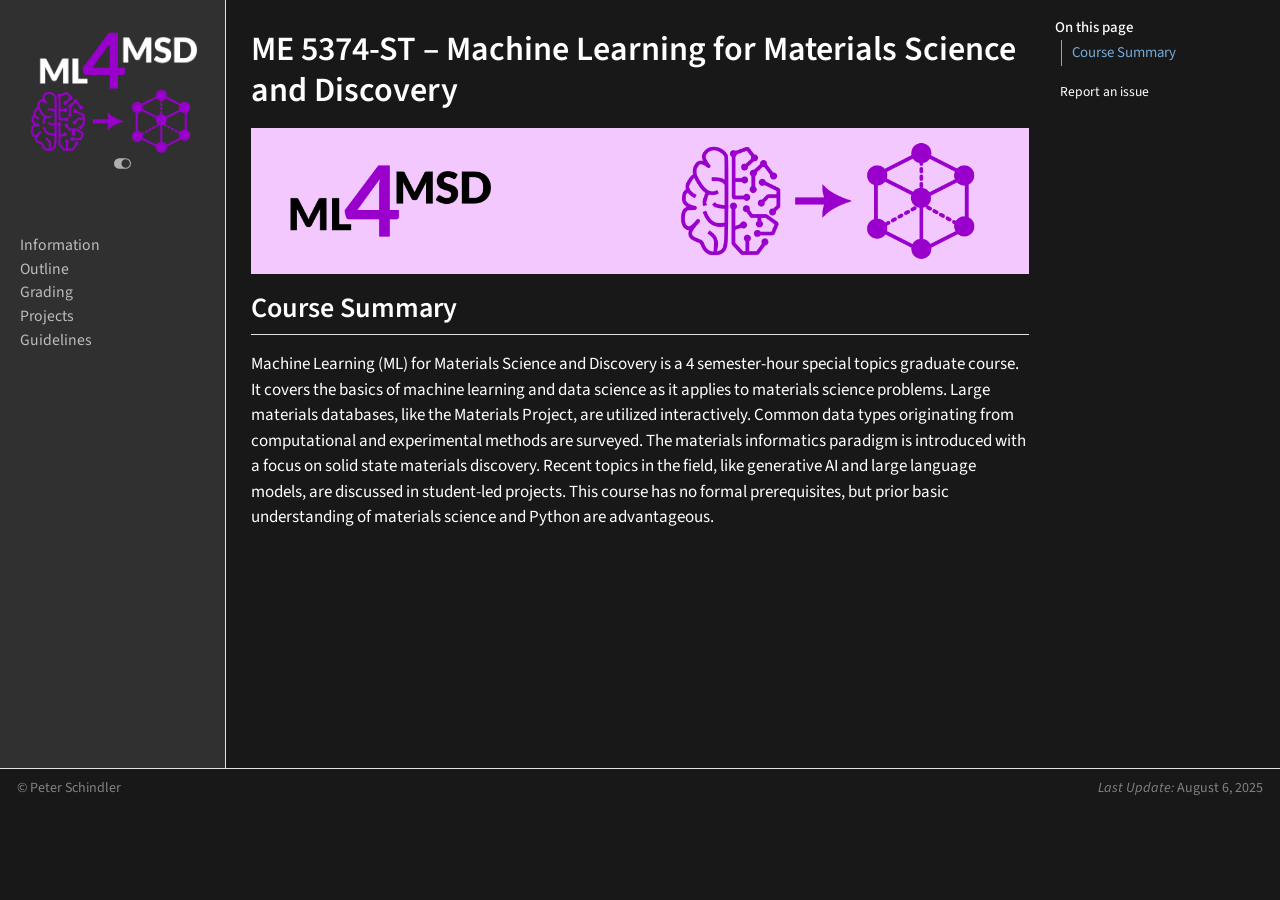
==== index.html @ 97d56fe2 "Built site for gh-pages" ====
<!DOCTYPE html>
<html xmlns="http://www.w3.org/1999/xhtml" lang="en" xml:lang="en"><head>

<meta charset="utf-8">
<meta name="generator" content="quarto-1.7.32">

<meta name="viewport" content="width=device-width, initial-scale=1.0, user-scalable=yes">

<meta name="dcterms.date" content="2025-08-06">

<title>ME 5374-ST – Machine Learning for Materials Science and Discovery – ML4MSD -- Machine Learning for Materials Science and Discovery</title>
<style>
code{white-space: pre-wrap;}
span.smallcaps{font-variant: small-caps;}
div.columns{display: flex; gap: min(4vw, 1.5em);}
div.column{flex: auto; overflow-x: auto;}
div.hanging-indent{margin-left: 1.5em; text-indent: -1.5em;}
ul.task-list{list-style: none;}
ul.task-list li input[type="checkbox"] {
  width: 0.8em;
  margin: 0 0.8em 0.2em -1em; /* quarto-specific, see https://github.com/quarto-dev/quarto-cli/issues/4556 */ 
  vertical-align: middle;
}
</style>


<script src="site_libs/quarto-nav/quarto-nav.js"></script>
<script src="site_libs/clipboard/clipboard.min.js"></script>
<script src="site_libs/quarto-search/autocomplete.umd.js"></script>
<script src="site_libs/quarto-search/fuse.min.js"></script>
<script src="site_libs/quarto-search/quarto-search.js"></script>
<meta name="quarto:offset" content="./">
<link href="./images/favicon.ico" rel="icon">
<script src="site_libs/quarto-html/quarto.js" type="module"></script>
<script src="site_libs/quarto-html/tabsets/tabsets.js" type="module"></script>
<script src="site_libs/quarto-html/popper.min.js"></script>
<script src="site_libs/quarto-html/tippy.umd.min.js"></script>
<script src="site_libs/quarto-html/anchor.min.js"></script>
<link href="site_libs/quarto-html/tippy.css" rel="stylesheet">
<link href="site_libs/quarto-html/quarto-syntax-highlighting-37eea08aefeeee20ff55810ff984fec1.css" rel="stylesheet" class="quarto-color-scheme" id="quarto-text-highlighting-styles">
<link href="site_libs/quarto-html/quarto-syntax-highlighting-dark-2fef5ea3f8957b3e4ecc936fc74692ca.css" rel="stylesheet" class="quarto-color-scheme quarto-color-alternate" id="quarto-text-highlighting-styles">
<script src="site_libs/bootstrap/bootstrap.min.js"></script>
<link href="site_libs/bootstrap/bootstrap-icons.css" rel="stylesheet">
<link href="site_libs/bootstrap/bootstrap-eb3ffea6938c11f02a2272db7f2b3cd6.min.css" rel="stylesheet" append-hash="true" class="quarto-color-scheme" id="quarto-bootstrap" data-mode="light">
<link href="site_libs/bootstrap/bootstrap-dark-5b77044b0eb18db3dd5d031f3c45cf95.min.css" rel="stylesheet" append-hash="true" class="quarto-color-scheme quarto-color-alternate" id="quarto-bootstrap" data-mode="dark">
<script id="quarto-search-options" type="application/json">{
  "location": "sidebar",
  "copy-button": false,
  "collapse-after": 3,
  "panel-placement": "start",
  "type": "textbox",
  "limit": 50,
  "keyboard-shortcut": [
    "f",
    "/",
    "s"
  ],
  "show-item-context": false,
  "language": {
    "search-no-results-text": "No results",
    "search-matching-documents-text": "matching documents",
    "search-copy-link-title": "Copy link to search",
    "search-hide-matches-text": "Hide additional matches",
    "search-more-match-text": "more match in this document",
    "search-more-matches-text": "more matches in this document",
    "search-clear-button-title": "Clear",
    "search-text-placeholder": "",
    "search-detached-cancel-button-title": "Cancel",
    "search-submit-button-title": "Submit",
    "search-label": "Search"
  }
}</script>
<script async="" src="https://www.googletagmanager.com/gtag/js?id=G-C2P3YYMPET"></script>

<script type="text/javascript">

window.dataLayer = window.dataLayer || [];
function gtag(){dataLayer.push(arguments);}
gtag('js', new Date());
gtag('config', 'G-C2P3YYMPET', { 'anonymize_ip': true});
</script>


</head>

<body class="nav-sidebar docked quarto-dark"><script id="quarto-html-before-body" type="application/javascript">
    const toggleBodyColorMode = (bsSheetEl) => {
      const mode = bsSheetEl.getAttribute("data-mode");
      const bodyEl = window.document.querySelector("body");
      if (mode === "dark") {
        bodyEl.classList.add("quarto-dark");
        bodyEl.classList.remove("quarto-light");
      } else {
        bodyEl.classList.add("quarto-light");
        bodyEl.classList.remove("quarto-dark");
      }
    }
    const toggleBodyColorPrimary = () => {
      const bsSheetEl = window.document.querySelector("link#quarto-bootstrap:not([rel=disabled-stylesheet])");
      if (bsSheetEl) {
        toggleBodyColorMode(bsSheetEl);
      }
    }
    const setColorSchemeToggle = (alternate) => {
      const toggles = window.document.querySelectorAll('.quarto-color-scheme-toggle');
      for (let i=0; i < toggles.length; i++) {
        const toggle = toggles[i];
        if (toggle) {
          if (alternate) {
            toggle.classList.add("alternate");
          } else {
            toggle.classList.remove("alternate");
          }
        }
      }
    };
    const toggleColorMode = (alternate) => {
      // Switch the stylesheets
      const primaryStylesheets = window.document.querySelectorAll('link.quarto-color-scheme:not(.quarto-color-alternate)');
      const alternateStylesheets = window.document.querySelectorAll('link.quarto-color-scheme.quarto-color-alternate');
      manageTransitions('#quarto-margin-sidebar .nav-link', false);
      if (alternate) {
        // note: dark is layered on light, we don't disable primary!
        enableStylesheet(alternateStylesheets);
        for (const sheetNode of alternateStylesheets) {
          if (sheetNode.id === "quarto-bootstrap") {
            toggleBodyColorMode(sheetNode);
          }
        }
      } else {
        disableStylesheet(alternateStylesheets);
        enableStylesheet(primaryStylesheets)
        toggleBodyColorPrimary();
      }
      manageTransitions('#quarto-margin-sidebar .nav-link', true);
      // Switch the toggles
      setColorSchemeToggle(alternate)
      // Hack to workaround the fact that safari doesn't
      // properly recolor the scrollbar when toggling (#1455)
      if (navigator.userAgent.indexOf('Safari') > 0 && navigator.userAgent.indexOf('Chrome') == -1) {
        manageTransitions("body", false);
        window.scrollTo(0, 1);
        setTimeout(() => {
          window.scrollTo(0, 0);
          manageTransitions("body", true);
        }, 40);
      }
    }
    const disableStylesheet = (stylesheets) => {
      for (let i=0; i < stylesheets.length; i++) {
        const stylesheet = stylesheets[i];
        stylesheet.rel = 'disabled-stylesheet';
      }
    }
    const enableStylesheet = (stylesheets) => {
      for (let i=0; i < stylesheets.length; i++) {
        const stylesheet = stylesheets[i];
        if(stylesheet.rel !== 'stylesheet') { // for Chrome, which will still FOUC without this check
          stylesheet.rel = 'stylesheet';
        }
      }
    }
    const manageTransitions = (selector, allowTransitions) => {
      const els = window.document.querySelectorAll(selector);
      for (let i=0; i < els.length; i++) {
        const el = els[i];
        if (allowTransitions) {
          el.classList.remove('notransition');
        } else {
          el.classList.add('notransition');
        }
      }
    }
    const isFileUrl = () => {
      return window.location.protocol === 'file:';
    }
    const hasAlternateSentinel = () => {
      let styleSentinel = getColorSchemeSentinel();
      if (styleSentinel !== null) {
        return styleSentinel === "alternate";
      } else {
        return false;
      }
    }
    const setStyleSentinel = (alternate) => {
      const value = alternate ? "alternate" : "default";
      if (!isFileUrl()) {
        window.localStorage.setItem("quarto-color-scheme", value);
      } else {
        localAlternateSentinel = value;
      }
    }
    const getColorSchemeSentinel = () => {
      if (!isFileUrl()) {
        const storageValue = window.localStorage.getItem("quarto-color-scheme");
        return storageValue != null ? storageValue : localAlternateSentinel;
      } else {
        return localAlternateSentinel;
      }
    }
    const toggleGiscusIfUsed = (isAlternate, darkModeDefault) => {
      const baseTheme = document.querySelector('#giscus-base-theme')?.value ?? 'light';
      const alternateTheme = document.querySelector('#giscus-alt-theme')?.value ?? 'dark';
      let newTheme = '';
      if(authorPrefersDark) {
        newTheme = isAlternate ? baseTheme : alternateTheme;
      } else {
        newTheme = isAlternate ? alternateTheme : baseTheme;
      }
      const changeGiscusTheme = () => {
        // From: https://github.com/giscus/giscus/issues/336
        const sendMessage = (message) => {
          const iframe = document.querySelector('iframe.giscus-frame');
          if (!iframe) return;
          iframe.contentWindow.postMessage({ giscus: message }, 'https://giscus.app');
        }
        sendMessage({
          setConfig: {
            theme: newTheme
          }
        });
      }
      const isGiscussLoaded = window.document.querySelector('iframe.giscus-frame') !== null;
      if (isGiscussLoaded) {
        changeGiscusTheme();
      }
    };
    const authorPrefersDark = true;
    const darkModeDefault = authorPrefersDark;
    let localAlternateSentinel = darkModeDefault ? 'alternate' : 'default';
    // Dark / light mode switch
    window.quartoToggleColorScheme = () => {
      // Read the current dark / light value
      let toAlternate = !hasAlternateSentinel();
      toggleColorMode(toAlternate);
      setStyleSentinel(toAlternate);
      toggleGiscusIfUsed(toAlternate, darkModeDefault);
      window.dispatchEvent(new Event('resize'));
    };
    // Switch to dark mode if need be
    if (hasAlternateSentinel()) {
      toggleColorMode(true);
    } else {
      toggleColorMode(false);
    }
  </script>

<div id="quarto-search-results"></div>
  <header id="quarto-header" class="headroom fixed-top">
  <nav class="quarto-secondary-nav">
    <div class="container-fluid d-flex">
      <button type="button" class="quarto-btn-toggle btn" data-bs-toggle="collapse" role="button" data-bs-target=".quarto-sidebar-collapse-item" aria-controls="quarto-sidebar" aria-expanded="false" aria-label="Toggle sidebar navigation" onclick="if (window.quartoToggleHeadroom) { window.quartoToggleHeadroom(); }">
        <i class="bi bi-layout-text-sidebar-reverse"></i>
      </button>
        <nav class="quarto-page-breadcrumbs" aria-label="breadcrumb"><ol class="breadcrumb"><li class="breadcrumb-item">ME 5374-ST – Machine Learning for Materials Science and Discovery</li></ol></nav>
        <a class="flex-grow-1" role="navigation" data-bs-toggle="collapse" data-bs-target=".quarto-sidebar-collapse-item" aria-controls="quarto-sidebar" aria-expanded="false" aria-label="Toggle sidebar navigation" onclick="if (window.quartoToggleHeadroom) { window.quartoToggleHeadroom(); }">      
        </a>
      <button type="button" class="btn quarto-search-button" aria-label="Search" onclick="window.quartoOpenSearch();">
        <i class="bi bi-search"></i>
      </button>
    </div>
  </nav>
</header>
<!-- content -->
<div id="quarto-content" class="quarto-container page-columns page-rows-contents page-layout-full">
<!-- sidebar -->
  <nav id="quarto-sidebar" class="sidebar collapse collapse-horizontal quarto-sidebar-collapse-item sidebar-navigation docked overflow-auto">
    <div class="pt-lg-2 mt-2 text-center sidebar-header">
      <a href="./index.html" class="sidebar-logo-link">
      <img src="./images/ML4MSD_logo.png" alt="" class="sidebar-logo py-0 d-lg-inline d-none">
      </a>
      <div class="sidebar-tools-main tools-wide">
    <a href="https://www.d2r2group.com" title="d2r2group.com" class="quarto-navigation-tool px-1" aria-label="d2r2group.com"><i class="bi bi-globe"></i></a>
    <a href="https://github.com/d2r2group/ML4MSD" title="GitHub Repository" class="quarto-navigation-tool px-1" aria-label="GitHub Repository"><i class="bi bi-github"></i></a>
  <a href="" class="quarto-color-scheme-toggle quarto-navigation-tool  px-1" onclick="window.quartoToggleColorScheme(); return false;" title="Toggle dark mode"><i class="bi"></i></a>
</div>
      </div>
        <div class="mt-2 flex-shrink-0 align-items-center">
        <div class="sidebar-search">
        <div id="quarto-search" class="" title="Search"></div>
        </div>
        </div>
    <div class="sidebar-menu-container"> 
    <ul class="list-unstyled mt-1">
        <li class="sidebar-item">
  <div class="sidebar-item-container"> 
  <a href="./content/info.html" class="sidebar-item-text sidebar-link">
 <span class="menu-text">Information</span></a>
  </div>
</li>
        <li class="sidebar-item">
  <div class="sidebar-item-container"> 
  <a href="./content/syllabus.html" class="sidebar-item-text sidebar-link">
 <span class="menu-text">Outline</span></a>
  </div>
</li>
        <li class="sidebar-item">
  <div class="sidebar-item-container"> 
  <a href="./content/grading.html" class="sidebar-item-text sidebar-link">
 <span class="menu-text">Grading</span></a>
  </div>
</li>
        <li class="sidebar-item">
  <div class="sidebar-item-container"> 
  <a href="./content/final_project.html" class="sidebar-item-text sidebar-link">
 <span class="menu-text">Projects</span></a>
  </div>
</li>
        <li class="sidebar-item">
  <div class="sidebar-item-container"> 
  <a href="./content/other.html" class="sidebar-item-text sidebar-link">
 <span class="menu-text">Guidelines</span></a>
  </div>
</li>
    </ul>
    </div>
</nav>
<div id="quarto-sidebar-glass" class="quarto-sidebar-collapse-item" data-bs-toggle="collapse" data-bs-target=".quarto-sidebar-collapse-item"></div>
<!-- margin-sidebar -->
    <div id="quarto-margin-sidebar" class="sidebar margin-sidebar">
        <nav id="TOC" role="doc-toc" class="toc-active">
    <h2 id="toc-title">On this page</h2>
   
  <ul>
  <li><a href="#course-summary" id="toc-course-summary" class="nav-link active" data-scroll-target="#course-summary">Course Summary</a></li>
  </ul>
<div class="toc-actions"><ul><li><a href="https://github.com/d2r2group/ML4MSD/issues/new" class="toc-action"><i class="bi bi-github"></i>Report an issue</a></li></ul></div></nav>
    </div>
<!-- main -->
<main class="content column-body" id="quarto-document-content"><header id="title-block-header" class="quarto-title-block"><h1 class="title display-7">ME 5374-ST – Machine Learning for Materials Science and Discovery</h1></header>


<header id="title-block-header">


</header>


<p><img src="images/banner.png" class="img-fluid"></p>
<section id="course-summary" class="level2">
<h2 class="anchored" data-anchor-id="course-summary">Course Summary</h2>
<p>Machine Learning (ML) for Materials Science and Discovery is a 4 semester-hour special topics graduate course. It covers the basics of machine learning and data science as it applies to materials science problems. Large materials databases, like the Materials Project, are utilized interactively. Common data types originating from computational and experimental methods are surveyed. The materials informatics paradigm is introduced with a focus on solid state materials discovery. Recent topics in the field, like generative AI and large language models, are discussed in student-led projects. This course has no formal prerequisites, but prior basic understanding of materials science and Python are advantageous.</p>


</section>

</main> <!-- /main -->
<script id="quarto-html-after-body" type="application/javascript">
  window.document.addEventListener("DOMContentLoaded", function (event) {
    // Ensure there is a toggle, if there isn't float one in the top right
    if (window.document.querySelector('.quarto-color-scheme-toggle') === null) {
      const a = window.document.createElement('a');
      a.classList.add('top-right');
      a.classList.add('quarto-color-scheme-toggle');
      a.href = "";
      a.onclick = function() { try { window.quartoToggleColorScheme(); } catch {} return false; };
      const i = window.document.createElement("i");
      i.classList.add('bi');
      a.appendChild(i);
      window.document.body.appendChild(a);
    }
    setColorSchemeToggle(hasAlternateSentinel())
    const icon = "";
    const anchorJS = new window.AnchorJS();
    anchorJS.options = {
      placement: 'right',
      icon: icon
    };
    anchorJS.add('.anchored');
    const isCodeAnnotation = (el) => {
      for (const clz of el.classList) {
        if (clz.startsWith('code-annotation-')) {                     
          return true;
        }
      }
      return false;
    }
    const onCopySuccess = function(e) {
      // button target
      const button = e.trigger;
      // don't keep focus
      button.blur();
      // flash "checked"
      button.classList.add('code-copy-button-checked');
      var currentTitle = button.getAttribute("title");
      button.setAttribute("title", "Copied!");
      let tooltip;
      if (window.bootstrap) {
        button.setAttribute("data-bs-toggle", "tooltip");
        button.setAttribute("data-bs-placement", "left");
        button.setAttribute("data-bs-title", "Copied!");
        tooltip = new bootstrap.Tooltip(button, 
          { trigger: "manual", 
            customClass: "code-copy-button-tooltip",
            offset: [0, -8]});
        tooltip.show();    
      }
      setTimeout(function() {
        if (tooltip) {
          tooltip.hide();
          button.removeAttribute("data-bs-title");
          button.removeAttribute("data-bs-toggle");
          button.removeAttribute("data-bs-placement");
        }
        button.setAttribute("title", currentTitle);
        button.classList.remove('code-copy-button-checked');
      }, 1000);
      // clear code selection
      e.clearSelection();
    }
    const getTextToCopy = function(trigger) {
        const codeEl = trigger.previousElementSibling.cloneNode(true);
        for (const childEl of codeEl.children) {
          if (isCodeAnnotation(childEl)) {
            childEl.remove();
          }
        }
        return codeEl.innerText;
    }
    const clipboard = new window.ClipboardJS('.code-copy-button:not([data-in-quarto-modal])', {
      text: getTextToCopy
    });
    clipboard.on('success', onCopySuccess);
    if (window.document.getElementById('quarto-embedded-source-code-modal')) {
      const clipboardModal = new window.ClipboardJS('.code-copy-button[data-in-quarto-modal]', {
        text: getTextToCopy,
        container: window.document.getElementById('quarto-embedded-source-code-modal')
      });
      clipboardModal.on('success', onCopySuccess);
    }
      var localhostRegex = new RegExp(/^(?:http|https):\/\/localhost\:?[0-9]*\//);
      var mailtoRegex = new RegExp(/^mailto:/);
        var filterRegex = new RegExp("https:\/\/ml4msd\.d2r2group\.com");
      var isInternal = (href) => {
          return filterRegex.test(href) || localhostRegex.test(href) || mailtoRegex.test(href);
      }
      // Inspect non-navigation links and adorn them if external
     var links = window.document.querySelectorAll('a[href]:not(.nav-link):not(.navbar-brand):not(.toc-action):not(.sidebar-link):not(.sidebar-item-toggle):not(.pagination-link):not(.no-external):not([aria-hidden]):not(.dropdown-item):not(.quarto-navigation-tool):not(.about-link)');
      for (var i=0; i<links.length; i++) {
        const link = links[i];
        if (!isInternal(link.href)) {
          // undo the damage that might have been done by quarto-nav.js in the case of
          // links that we want to consider external
          if (link.dataset.originalHref !== undefined) {
            link.href = link.dataset.originalHref;
          }
            // target, if specified
            link.setAttribute("target", "_blank");
            if (link.getAttribute("rel") === null) {
              link.setAttribute("rel", "noopener");
            }
        }
      }
    function tippyHover(el, contentFn, onTriggerFn, onUntriggerFn) {
      const config = {
        allowHTML: true,
        maxWidth: 500,
        delay: 100,
        arrow: false,
        appendTo: function(el) {
            return el.parentElement;
        },
        interactive: true,
        interactiveBorder: 10,
        theme: 'quarto',
        placement: 'bottom-start',
      };
      if (contentFn) {
        config.content = contentFn;
      }
      if (onTriggerFn) {
        config.onTrigger = onTriggerFn;
      }
      if (onUntriggerFn) {
        config.onUntrigger = onUntriggerFn;
      }
      window.tippy(el, config); 
    }
    const noterefs = window.document.querySelectorAll('a[role="doc-noteref"]');
    for (var i=0; i<noterefs.length; i++) {
      const ref = noterefs[i];
      tippyHover(ref, function() {
        // use id or data attribute instead here
        let href = ref.getAttribute('data-footnote-href') || ref.getAttribute('href');
        try { href = new URL(href).hash; } catch {}
        const id = href.replace(/^#\/?/, "");
        const note = window.document.getElementById(id);
        if (note) {
          return note.innerHTML;
        } else {
          return "";
        }
      });
    }
    const xrefs = window.document.querySelectorAll('a.quarto-xref');
    const processXRef = (id, note) => {
      // Strip column container classes
      const stripColumnClz = (el) => {
        el.classList.remove("page-full", "page-columns");
        if (el.children) {
          for (const child of el.children) {
            stripColumnClz(child);
          }
        }
      }
      stripColumnClz(note)
      if (id === null || id.startsWith('sec-')) {
        // Special case sections, only their first couple elements
        const container = document.createElement("div");
        if (note.children && note.children.length > 2) {
          container.appendChild(note.children[0].cloneNode(true));
          for (let i = 1; i < note.children.length; i++) {
            const child = note.children[i];
            if (child.tagName === "P" && child.innerText === "") {
              continue;
            } else {
              container.appendChild(child.cloneNode(true));
              break;
            }
          }
          if (window.Quarto?.typesetMath) {
            window.Quarto.typesetMath(container);
          }
          return container.innerHTML
        } else {
          if (window.Quarto?.typesetMath) {
            window.Quarto.typesetMath(note);
          }
          return note.innerHTML;
        }
      } else {
        // Remove any anchor links if they are present
        const anchorLink = note.querySelector('a.anchorjs-link');
        if (anchorLink) {
          anchorLink.remove();
        }
        if (window.Quarto?.typesetMath) {
          window.Quarto.typesetMath(note);
        }
        if (note.classList.contains("callout")) {
          return note.outerHTML;
        } else {
          return note.innerHTML;
        }
      }
    }
    for (var i=0; i<xrefs.length; i++) {
      const xref = xrefs[i];
      tippyHover(xref, undefined, function(instance) {
        instance.disable();
        let url = xref.getAttribute('href');
        let hash = undefined; 
        if (url.startsWith('#')) {
          hash = url;
        } else {
          try { hash = new URL(url).hash; } catch {}
        }
        if (hash) {
          const id = hash.replace(/^#\/?/, "");
          const note = window.document.getElementById(id);
          if (note !== null) {
            try {
              const html = processXRef(id, note.cloneNode(true));
              instance.setContent(html);
            } finally {
              instance.enable();
              instance.show();
            }
          } else {
            // See if we can fetch this
            fetch(url.split('#')[0])
            .then(res => res.text())
            .then(html => {
              const parser = new DOMParser();
              const htmlDoc = parser.parseFromString(html, "text/html");
              const note = htmlDoc.getElementById(id);
              if (note !== null) {
                const html = processXRef(id, note);
                instance.setContent(html);
              } 
            }).finally(() => {
              instance.enable();
              instance.show();
            });
          }
        } else {
          // See if we can fetch a full url (with no hash to target)
          // This is a special case and we should probably do some content thinning / targeting
          fetch(url)
          .then(res => res.text())
          .then(html => {
            const parser = new DOMParser();
            const htmlDoc = parser.parseFromString(html, "text/html");
            const note = htmlDoc.querySelector('main.content');
            if (note !== null) {
              // This should only happen for chapter cross references
              // (since there is no id in the URL)
              // remove the first header
              if (note.children.length > 0 && note.children[0].tagName === "HEADER") {
                note.children[0].remove();
              }
              const html = processXRef(null, note);
              instance.setContent(html);
            } 
          }).finally(() => {
            instance.enable();
            instance.show();
          });
        }
      }, function(instance) {
      });
    }
        let selectedAnnoteEl;
        const selectorForAnnotation = ( cell, annotation) => {
          let cellAttr = 'data-code-cell="' + cell + '"';
          let lineAttr = 'data-code-annotation="' +  annotation + '"';
          const selector = 'span[' + cellAttr + '][' + lineAttr + ']';
          return selector;
        }
        const selectCodeLines = (annoteEl) => {
          const doc = window.document;
          const targetCell = annoteEl.getAttribute("data-target-cell");
          const targetAnnotation = annoteEl.getAttribute("data-target-annotation");
          const annoteSpan = window.document.querySelector(selectorForAnnotation(targetCell, targetAnnotation));
          const lines = annoteSpan.getAttribute("data-code-lines").split(",");
          const lineIds = lines.map((line) => {
            return targetCell + "-" + line;
          })
          let top = null;
          let height = null;
          let parent = null;
          if (lineIds.length > 0) {
              //compute the position of the single el (top and bottom and make a div)
              const el = window.document.getElementById(lineIds[0]);
              top = el.offsetTop;
              height = el.offsetHeight;
              parent = el.parentElement.parentElement;
            if (lineIds.length > 1) {
              const lastEl = window.document.getElementById(lineIds[lineIds.length - 1]);
              const bottom = lastEl.offsetTop + lastEl.offsetHeight;
              height = bottom - top;
            }
            if (top !== null && height !== null && parent !== null) {
              // cook up a div (if necessary) and position it 
              let div = window.document.getElementById("code-annotation-line-highlight");
              if (div === null) {
                div = window.document.createElement("div");
                div.setAttribute("id", "code-annotation-line-highlight");
                div.style.position = 'absolute';
                parent.appendChild(div);
              }
              div.style.top = top - 2 + "px";
              div.style.height = height + 4 + "px";
              div.style.left = 0;
              let gutterDiv = window.document.getElementById("code-annotation-line-highlight-gutter");
              if (gutterDiv === null) {
                gutterDiv = window.document.createElement("div");
                gutterDiv.setAttribute("id", "code-annotation-line-highlight-gutter");
                gutterDiv.style.position = 'absolute';
                const codeCell = window.document.getElementById(targetCell);
                const gutter = codeCell.querySelector('.code-annotation-gutter');
                gutter.appendChild(gutterDiv);
              }
              gutterDiv.style.top = top - 2 + "px";
              gutterDiv.style.height = height + 4 + "px";
            }
            selectedAnnoteEl = annoteEl;
          }
        };
        const unselectCodeLines = () => {
          const elementsIds = ["code-annotation-line-highlight", "code-annotation-line-highlight-gutter"];
          elementsIds.forEach((elId) => {
            const div = window.document.getElementById(elId);
            if (div) {
              div.remove();
            }
          });
          selectedAnnoteEl = undefined;
        };
          // Handle positioning of the toggle
      window.addEventListener(
        "resize",
        throttle(() => {
          elRect = undefined;
          if (selectedAnnoteEl) {
            selectCodeLines(selectedAnnoteEl);
          }
        }, 10)
      );
      function throttle(fn, ms) {
      let throttle = false;
      let timer;
        return (...args) => {
          if(!throttle) { // first call gets through
              fn.apply(this, args);
              throttle = true;
          } else { // all the others get throttled
              if(timer) clearTimeout(timer); // cancel #2
              timer = setTimeout(() => {
                fn.apply(this, args);
                timer = throttle = false;
              }, ms);
          }
        };
      }
        // Attach click handler to the DT
        const annoteDls = window.document.querySelectorAll('dt[data-target-cell]');
        for (const annoteDlNode of annoteDls) {
          annoteDlNode.addEventListener('click', (event) => {
            const clickedEl = event.target;
            if (clickedEl !== selectedAnnoteEl) {
              unselectCodeLines();
              const activeEl = window.document.querySelector('dt[data-target-cell].code-annotation-active');
              if (activeEl) {
                activeEl.classList.remove('code-annotation-active');
              }
              selectCodeLines(clickedEl);
              clickedEl.classList.add('code-annotation-active');
            } else {
              // Unselect the line
              unselectCodeLines();
              clickedEl.classList.remove('code-annotation-active');
            }
          });
        }
    const findCites = (el) => {
      const parentEl = el.parentElement;
      if (parentEl) {
        const cites = parentEl.dataset.cites;
        if (cites) {
          return {
            el,
            cites: cites.split(' ')
          };
        } else {
          return findCites(el.parentElement)
        }
      } else {
        return undefined;
      }
    };
    var bibliorefs = window.document.querySelectorAll('a[role="doc-biblioref"]');
    for (var i=0; i<bibliorefs.length; i++) {
      const ref = bibliorefs[i];
      const citeInfo = findCites(ref);
      if (citeInfo) {
        tippyHover(citeInfo.el, function() {
          var popup = window.document.createElement('div');
          citeInfo.cites.forEach(function(cite) {
            var citeDiv = window.document.createElement('div');
            citeDiv.classList.add('hanging-indent');
            citeDiv.classList.add('csl-entry');
            var biblioDiv = window.document.getElementById('ref-' + cite);
            if (biblioDiv) {
              citeDiv.innerHTML = biblioDiv.innerHTML;
            }
            popup.appendChild(citeDiv);
          });
          return popup.innerHTML;
        });
      }
    }
  });
  </script>
</div> <!-- /content -->
<footer class="footer">
  <div class="nav-footer">
    <div class="nav-footer-left">
<p>© Peter Schindler</p>
</div>   
    <div class="nav-footer-center">
      &nbsp;
    <div class="toc-actions d-sm-block d-md-none"><ul><li><a href="https://github.com/d2r2group/ML4MSD/issues/new" class="toc-action"><i class="bi bi-github"></i>Report an issue</a></li></ul></div></div>
    <div class="nav-footer-right">
<p><em>Last Update:</em> August 6, 2025</p>
</div>
  </div>
</footer>




</body></html>
---- site_libs/quarto-html/tippy.css ----
.tippy-box[data-animation=fade][data-state=hidden]{opacity:0}[data-tippy-root]{max-width:calc(100vw - 10px)}.tippy-box{position:relative;background-color:#333;color:#fff;border-radius:4px;font-size:14px;line-height:1.4;white-space:normal;outline:0;transition-property:transform,visibility,opacity}.tippy-box[data-placement^=top]>.tippy-arrow{bottom:0}.tippy-box[data-placement^=top]>.tippy-arrow:before{bottom:-7px;left:0;border-width:8px 8px 0;border-top-color:initial;transform-origin:center top}.tippy-box[data-placement^=bottom]>.tippy-arrow{top:0}.tippy-box[data-placement^=bottom]>.tippy-arrow:before{top:-7px;left:0;border-width:0 8px 8px;border-bottom-color:initial;transform-origin:center bottom}.tippy-box[data-placement^=left]>.tippy-arrow{right:0}.tippy-box[data-placement^=left]>.tippy-arrow:before{border-width:8px 0 8px 8px;border-left-color:initial;right:-7px;transform-origin:center left}.tippy-box[data-placement^=right]>.tippy-arrow{left:0}.tippy-box[data-placement^=right]>.tippy-arrow:before{left:-7px;border-width:8px 8px 8px 0;border-right-color:initial;transform-origin:center right}.tippy-box[data-inertia][data-state=visible]{transition-timing-function:cubic-bezier(.54,1.5,.38,1.11)}.tippy-arrow{width:16px;height:16px;color:#333}.tippy-arrow:before{content:"";position:absolute;border-color:transparent;border-style:solid}.tippy-content{position:relative;padding:5px 9px;z-index:1}
---- site_libs/quarto-html/quarto-syntax-highlighting-37eea08aefeeee20ff55810ff984fec1.css ----
/* quarto syntax highlight colors */
:root {
  --quarto-hl-ot-color: #003B4F;
  --quarto-hl-at-color: #657422;
  --quarto-hl-ss-color: #20794D;
  --quarto-hl-an-color: #5E5E5E;
  --quarto-hl-fu-color: #4758AB;
  --quarto-hl-st-color: #20794D;
  --quarto-hl-cf-color: #003B4F;
  --quarto-hl-op-color: #5E5E5E;
  --quarto-hl-er-color: #AD0000;
  --quarto-hl-bn-color: #AD0000;
  --quarto-hl-al-color: #AD0000;
  --quarto-hl-va-color: #111111;
  --quarto-hl-bu-color: inherit;
  --quarto-hl-ex-color: inherit;
  --quarto-hl-pp-color: #AD0000;
  --quarto-hl-in-color: #5E5E5E;
  --quarto-hl-vs-color: #20794D;
  --quarto-hl-wa-color: #5E5E5E;
  --quarto-hl-do-color: #5E5E5E;
  --quarto-hl-im-color: #00769E;
  --quarto-hl-ch-color: #20794D;
  --quarto-hl-dt-color: #AD0000;
  --quarto-hl-fl-color: #AD0000;
  --quarto-hl-co-color: #5E5E5E;
  --quarto-hl-cv-color: #5E5E5E;
  --quarto-hl-cn-color: #8f5902;
  --quarto-hl-sc-color: #5E5E5E;
  --quarto-hl-dv-color: #AD0000;
  --quarto-hl-kw-color: #003B4F;
}

/* other quarto variables */
:root {
  --quarto-font-monospace: SFMono-Regular, Menlo, Monaco, Consolas, "Liberation Mono", "Courier New", monospace;
}

/* syntax highlight based on Pandoc's rules */
pre > code.sourceCode > span {
  color: #003B4F;
}

code.sourceCode > span {
  color: #003B4F;
}

div.sourceCode,
div.sourceCode pre.sourceCode {
  color: #003B4F;
}

/* Normal */
code span {
  color: #003B4F;
}

/* Alert */
code span.al {
  color: #AD0000;
  font-style: inherit;
}

/* Annotation */
code span.an {
  color: #5E5E5E;
  font-style: inherit;
}

/* Attribute */
code span.at {
  color: #657422;
  font-style: inherit;
}

/* BaseN */
code span.bn {
  color: #AD0000;
  font-style: inherit;
}

/* BuiltIn */
code span.bu {
  font-style: inherit;
}

/* ControlFlow */
code span.cf {
  color: #003B4F;
  font-weight: bold;
  font-style: inherit;
}

/* Char */
code span.ch {
  color: #20794D;
  font-style: inherit;
}

/* Constant */
code span.cn {
  color: #8f5902;
  font-style: inherit;
}

/* Comment */
code span.co {
  color: #5E5E5E;
  font-style: inherit;
}

/* CommentVar */
code span.cv {
  color: #5E5E5E;
  font-style: italic;
}

/* Documentation */
code span.do {
  color: #5E5E5E;
  font-style: italic;
}

/* DataType */
code span.dt {
  color: #AD0000;
  font-style: inherit;
}

/* DecVal */
code span.dv {
  color: #AD0000;
  font-style: inherit;
}

/* Error */
code span.er {
  color: #AD0000;
  font-style: inherit;
}

/* Extension */
code span.ex {
  font-style: inherit;
}

/* Float */
code span.fl {
  color: #AD0000;
  font-style: inherit;
}

/* Function */
code span.fu {
  color: #4758AB;
  font-style: inherit;
}

/* Import */
code span.im {
  color: #00769E;
  font-style: inherit;
}

/* Information */
code span.in {
  color: #5E5E5E;
  font-style: inherit;
}

/* Keyword */
code span.kw {
  color: #003B4F;
  font-weight: bold;
  font-style: inherit;
}

/* Operator */
code span.op {
  color: #5E5E5E;
  font-style: inherit;
}

/* Other */
code span.ot {
  color: #003B4F;
  font-style: inherit;
}

/* Preprocessor */
code span.pp {
  color: #AD0000;
  font-style: inherit;
}

/* SpecialChar */
code span.sc {
  color: #5E5E5E;
  font-style: inherit;
}

/* SpecialString */
code span.ss {
  color: #20794D;
  font-style: inherit;
}

/* String */
code span.st {
  color: #20794D;
  font-style: inherit;
}

/* Variable */
code span.va {
  color: #111111;
  font-style: inherit;
}

/* VerbatimString */
code span.vs {
  color: #20794D;
  font-style: inherit;
}

/* Warning */
code span.wa {
  color: #5E5E5E;
  font-style: italic;
}

.prevent-inlining {
  content: "</";
}

/*# sourceMappingURL=27d3d809615f7771493d095567f04340.css.map */
---- site_libs/quarto-html/quarto-syntax-highlighting-dark-2fef5ea3f8957b3e4ecc936fc74692ca.css ----
/* quarto syntax highlight colors */
:root {
  --quarto-hl-al-color: #f07178;
  --quarto-hl-an-color: #d4d0ab;
  --quarto-hl-at-color: #00e0e0;
  --quarto-hl-bn-color: #d4d0ab;
  --quarto-hl-bu-color: #abe338;
  --quarto-hl-ch-color: #abe338;
  --quarto-hl-co-color: #f8f8f2;
  --quarto-hl-cv-color: #ffd700;
  --quarto-hl-cn-color: #ffd700;
  --quarto-hl-cf-color: #ffa07a;
  --quarto-hl-dt-color: #ffa07a;
  --quarto-hl-dv-color: #d4d0ab;
  --quarto-hl-do-color: #f8f8f2;
  --quarto-hl-er-color: #f07178;
  --quarto-hl-ex-color: #00e0e0;
  --quarto-hl-fl-color: #d4d0ab;
  --quarto-hl-fu-color: #ffa07a;
  --quarto-hl-im-color: #abe338;
  --quarto-hl-in-color: #d4d0ab;
  --quarto-hl-kw-color: #ffa07a;
  --quarto-hl-op-color: #ffa07a;
  --quarto-hl-ot-color: #00e0e0;
  --quarto-hl-pp-color: #dcc6e0;
  --quarto-hl-re-color: #00e0e0;
  --quarto-hl-sc-color: #abe338;
  --quarto-hl-ss-color: #abe338;
  --quarto-hl-st-color: #abe338;
  --quarto-hl-va-color: #00e0e0;
  --quarto-hl-vs-color: #abe338;
  --quarto-hl-wa-color: #dcc6e0;
}

/* other quarto variables */
:root {
  --quarto-font-monospace: SFMono-Regular, Menlo, Monaco, Consolas, "Liberation Mono", "Courier New", monospace;
}

/* syntax highlight based on Pandoc's rules */
pre > code.sourceCode > span {
  color: #f8f8f2;
}

code.sourceCode > span {
  color: #f8f8f2;
}

div.sourceCode,
div.sourceCode pre.sourceCode {
  color: #f8f8f2;
}

/* Normal */
code span {
  color: #f8f8f2;
}

/* Alert */
code span.al {
  color: #f07178;
}

/* Annotation */
code span.an {
  color: #d4d0ab;
}

/* Attribute */
code span.at {
  color: #00e0e0;
}

/* BaseN */
code span.bn {
  color: #d4d0ab;
}

/* BuiltIn */
code span.bu {
  color: #abe338;
}

/* ControlFlow */
code span.cf {
  font-weight: bold;
  color: #ffa07a;
}

/* Char */
code span.ch {
  color: #abe338;
}

/* Constant */
code span.cn {
  color: #ffd700;
}

/* Comment */
code span.co {
  font-style: italic;
  color: #f8f8f2;
}

/* CommentVar */
code span.cv {
  color: #ffd700;
}

/* Documentation */
code span.do {
  color: #f8f8f2;
}

/* DataType */
code span.dt {
  color: #ffa07a;
}

/* DecVal */
code span.dv {
  color: #d4d0ab;
}

/* Error */
code span.er {
  color: #f07178;
  text-decoration: underline;
}

/* Extension */
code span.ex {
  font-weight: bold;
  color: #00e0e0;
}

/* Float */
code span.fl {
  color: #d4d0ab;
}

/* Function */
code span.fu {
  color: #ffa07a;
}

/* Import */
code span.im {
  color: #abe338;
}

/* Information */
code span.in {
  color: #d4d0ab;
}

/* Keyword */
code span.kw {
  font-weight: bold;
  color: #ffa07a;
}

/* Operator */
code span.op {
  color: #ffa07a;
}

/* Other */
code span.ot {
  color: #00e0e0;
}

/* Preprocessor */
code span.pp {
  color: #dcc6e0;
}

/* RegionMarker */
code span.re {
  background-color: #f8f8f2;
  color: #00e0e0;
}

/* SpecialChar */
code span.sc {
  color: #abe338;
}

/* SpecialString */
code span.ss {
  color: #abe338;
}

/* String */
code span.st {
  color: #abe338;
}

/* Variable */
code span.va {
  color: #00e0e0;
}

/* VerbatimString */
code span.vs {
  color: #abe338;
}

/* Warning */
code span.wa {
  color: #dcc6e0;
}

.prevent-inlining {
  content: "</";
}

/*# sourceMappingURL=9d1c423767af11a14e59cf8ecfea55bb.css.map */
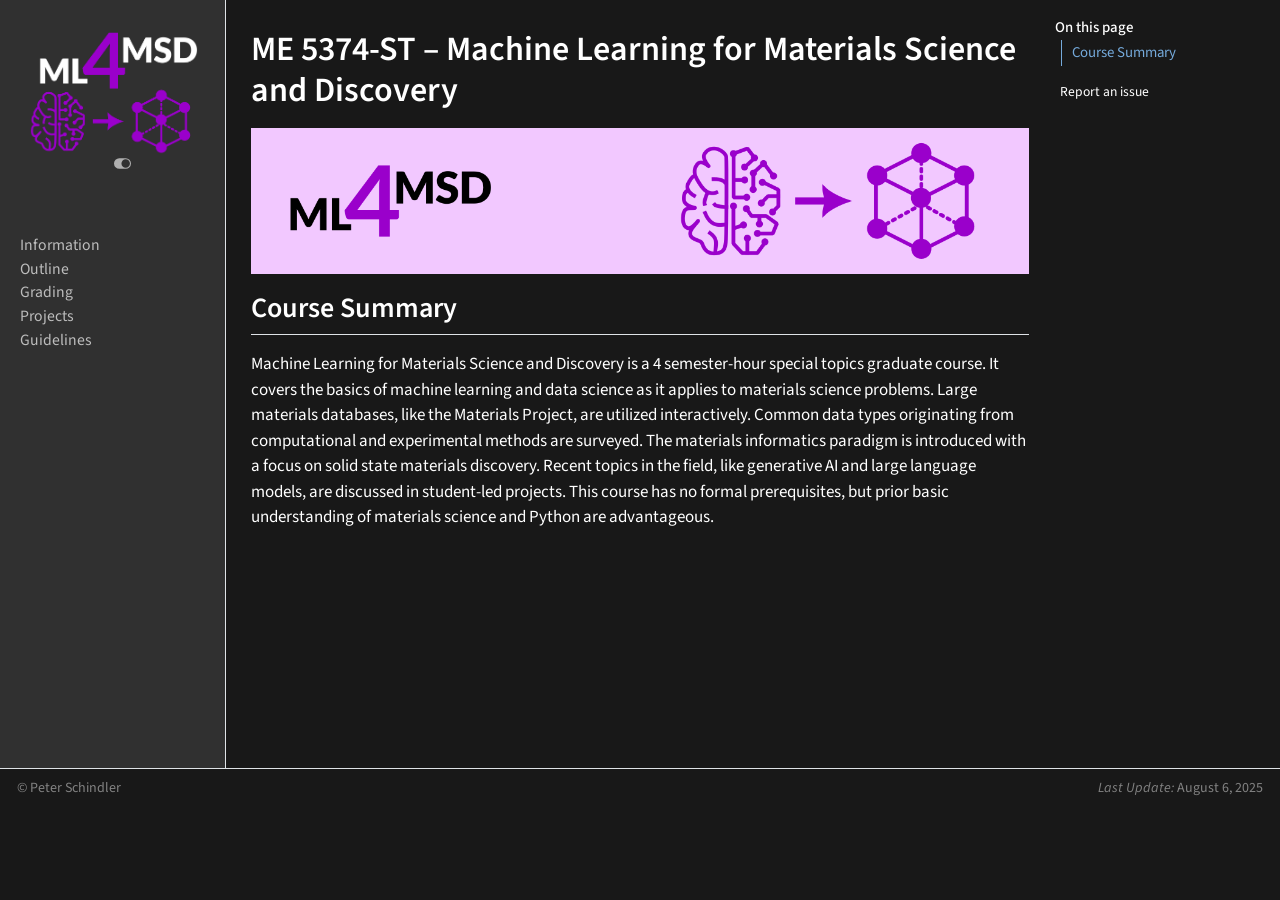
==== commit 68aef8e8: "Built site for gh-pages" ====
--- a/index.html
+++ b/index.html
@@ -339,7 +339,7 @@
 <p><img src="images/banner.png" class="img-fluid"></p>
 <section id="course-summary" class="level2">
 <h2 class="anchored" data-anchor-id="course-summary">Course Summary</h2>
-<p>Machine Learning (ML) for Materials Science and Discovery is a 4 semester-hour special topics graduate course. It covers the basics of machine learning and data science as it applies to materials science problems. Large materials databases, like the Materials Project, are utilized interactively. Common data types originating from computational and experimental methods are surveyed. The materials informatics paradigm is introduced with a focus on solid state materials discovery. Recent topics in the field, like generative AI and large language models, are discussed in student-led projects. This course has no formal prerequisites, but prior basic understanding of materials science and Python are advantageous.</p>
+<p>Machine Learning for Materials Science and Discovery is a 4 semester-hour special topics graduate course. It covers the basics of machine learning and data science as it applies to materials science problems. Large materials databases, like the Materials Project, are utilized interactively. Common data types originating from computational and experimental methods are surveyed. The materials informatics paradigm is introduced with a focus on solid state materials discovery. Recent topics in the field, like generative AI and large language models, are discussed in student-led projects. This course has no formal prerequisites, but prior basic understanding of materials science and Python are advantageous.</p>
 
 
 </section>
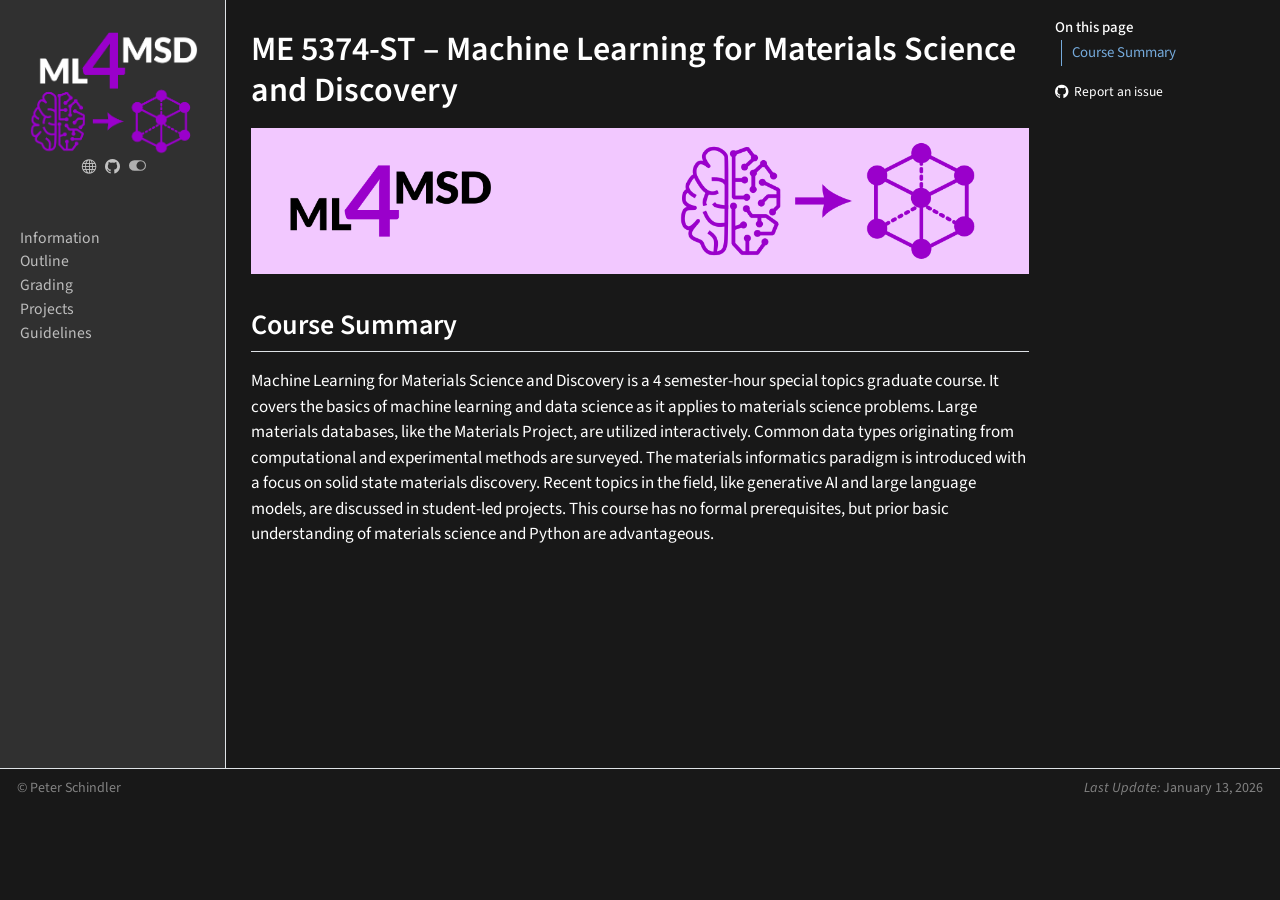
==== commit bcc25671: "Built site for gh-pages" ====
--- a/index.html
+++ b/index.html
@@ -2,11 +2,11 @@
 <html xmlns="http://www.w3.org/1999/xhtml" lang="en" xml:lang="en"><head>
 
 <meta charset="utf-8">
-<meta name="generator" content="quarto-1.7.32">
+<meta name="generator" content="quarto-1.8.26">
 
 <meta name="viewport" content="width=device-width, initial-scale=1.0, user-scalable=yes">
 
-<meta name="dcterms.date" content="2025-08-06">
+<meta name="dcterms.date" content="2026-01-13">
 
 <title>ME 5374-ST – Machine Learning for Materials Science and Discovery – ML4MSD -- Machine Learning for Materials Science and Discovery</title>
 <style>
@@ -33,16 +33,17 @@
 <link href="./images/favicon.ico" rel="icon">
 <script src="site_libs/quarto-html/quarto.js" type="module"></script>
 <script src="site_libs/quarto-html/tabsets/tabsets.js" type="module"></script>
+<script src="site_libs/quarto-html/axe/axe-check.js" type="module"></script>
 <script src="site_libs/quarto-html/popper.min.js"></script>
 <script src="site_libs/quarto-html/tippy.umd.min.js"></script>
 <script src="site_libs/quarto-html/anchor.min.js"></script>
 <link href="site_libs/quarto-html/tippy.css" rel="stylesheet">
-<link href="site_libs/quarto-html/quarto-syntax-highlighting-37eea08aefeeee20ff55810ff984fec1.css" rel="stylesheet" class="quarto-color-scheme" id="quarto-text-highlighting-styles">
-<link href="site_libs/quarto-html/quarto-syntax-highlighting-dark-2fef5ea3f8957b3e4ecc936fc74692ca.css" rel="stylesheet" class="quarto-color-scheme quarto-color-alternate" id="quarto-text-highlighting-styles">
+<link href="site_libs/quarto-html/quarto-syntax-highlighting-587c61ba64f3a5504c4d52d930310e48.css" rel="stylesheet" class="quarto-color-scheme" id="quarto-text-highlighting-styles">
+<link href="site_libs/quarto-html/quarto-syntax-highlighting-dark-b758ccaa5987ceb1b75504551e579abf.css" rel="stylesheet" class="quarto-color-scheme quarto-color-alternate" id="quarto-text-highlighting-styles">
 <script src="site_libs/bootstrap/bootstrap.min.js"></script>
 <link href="site_libs/bootstrap/bootstrap-icons.css" rel="stylesheet">
-<link href="site_libs/bootstrap/bootstrap-eb3ffea6938c11f02a2272db7f2b3cd6.min.css" rel="stylesheet" append-hash="true" class="quarto-color-scheme" id="quarto-bootstrap" data-mode="light">
-<link href="site_libs/bootstrap/bootstrap-dark-5b77044b0eb18db3dd5d031f3c45cf95.min.css" rel="stylesheet" append-hash="true" class="quarto-color-scheme quarto-color-alternate" id="quarto-bootstrap" data-mode="dark">
+<link href="site_libs/bootstrap/bootstrap-772ff2bcbe09c72695251a9bf2ab753f.min.css" rel="stylesheet" append-hash="true" class="quarto-color-scheme" id="quarto-bootstrap" data-mode="light">
+<link href="site_libs/bootstrap/bootstrap-dark-232e4682cfd531faa731a02c7ded2837.min.css" rel="stylesheet" append-hash="true" class="quarto-color-scheme quarto-color-alternate" id="quarto-bootstrap" data-mode="dark">
 <script id="quarto-search-options" type="application/json">{
   "location": "sidebar",
   "copy-button": false,
@@ -267,7 +268,8 @@
   <nav id="quarto-sidebar" class="sidebar collapse collapse-horizontal quarto-sidebar-collapse-item sidebar-navigation docked overflow-auto">
     <div class="pt-lg-2 mt-2 text-center sidebar-header">
       <a href="./index.html" class="sidebar-logo-link">
-      <img src="./images/ML4MSD_logo.png" alt="" class="sidebar-logo py-0 d-lg-inline d-none">
+      <img src="./images/ML4MSD_logo.png" alt="" class="sidebar-logo light-content py-0 d-lg-inline d-none">
+      <img src="./images/ML4MSD_logo.png" alt="" class="sidebar-logo dark-content py-0 d-lg-inline d-none">
       </a>
       <div class="sidebar-tools-main tools-wide">
     <a href="https://www.d2r2group.com" title="d2r2group.com" class="quarto-navigation-tool px-1" aria-label="d2r2group.com"><i class="bi bi-globe"></i></a>
@@ -409,13 +411,14 @@
       e.clearSelection();
     }
     const getTextToCopy = function(trigger) {
-        const codeEl = trigger.previousElementSibling.cloneNode(true);
-        for (const childEl of codeEl.children) {
-          if (isCodeAnnotation(childEl)) {
-            childEl.remove();
-          }
-        }
-        return codeEl.innerText;
+      const outerScaffold = trigger.parentElement.cloneNode(true);
+      const codeEl = outerScaffold.querySelector('code');
+      for (const childEl of codeEl.children) {
+        if (isCodeAnnotation(childEl)) {
+          childEl.remove();
+        }
+      }
+      return codeEl.innerText;
     }
     const clipboard = new window.ClipboardJS('.code-copy-button:not([data-in-quarto-modal])', {
       text: getTextToCopy
@@ -772,7 +775,7 @@
       &nbsp;
     <div class="toc-actions d-sm-block d-md-none"><ul><li><a href="https://github.com/d2r2group/ML4MSD/issues/new" class="toc-action"><i class="bi bi-github"></i>Report an issue</a></li></ul></div></div>
     <div class="nav-footer-right">
-<p><em>Last Update:</em> August 6, 2025</p>
+<p><em>Last Update:</em> January 13, 2026</p>
 </div>
   </div>
 </footer>
--- a/site_libs/quarto-html/quarto-syntax-highlighting-587c61ba64f3a5504c4d52d930310e48.css
+++ b/site_libs/quarto-html/quarto-syntax-highlighting-587c61ba64f3a5504c4d52d930310e48.css
@@ -0,0 +1,236 @@
+/* quarto syntax highlight colors */
+:root {
+  --quarto-hl-ot-color: #003B4F;
+  --quarto-hl-at-color: #657422;
+  --quarto-hl-ss-color: #20794D;
+  --quarto-hl-an-color: #5E5E5E;
+  --quarto-hl-fu-color: #4758AB;
+  --quarto-hl-st-color: #20794D;
+  --quarto-hl-cf-color: #003B4F;
+  --quarto-hl-op-color: #5E5E5E;
+  --quarto-hl-er-color: #AD0000;
+  --quarto-hl-bn-color: #AD0000;
+  --quarto-hl-al-color: #AD0000;
+  --quarto-hl-va-color: #111111;
+  --quarto-hl-bu-color: inherit;
+  --quarto-hl-ex-color: inherit;
+  --quarto-hl-pp-color: #AD0000;
+  --quarto-hl-in-color: #5E5E5E;
+  --quarto-hl-vs-color: #20794D;
+  --quarto-hl-wa-color: #5E5E5E;
+  --quarto-hl-do-color: #5E5E5E;
+  --quarto-hl-im-color: #00769E;
+  --quarto-hl-ch-color: #20794D;
+  --quarto-hl-dt-color: #AD0000;
+  --quarto-hl-fl-color: #AD0000;
+  --quarto-hl-co-color: #5E5E5E;
+  --quarto-hl-cv-color: #5E5E5E;
+  --quarto-hl-cn-color: #8f5902;
+  --quarto-hl-sc-color: #5E5E5E;
+  --quarto-hl-dv-color: #AD0000;
+  --quarto-hl-kw-color: #003B4F;
+}
+
+/* other quarto variables */
+:root {
+  --quarto-font-monospace: SFMono-Regular, Menlo, Monaco, Consolas, "Liberation Mono", "Courier New", monospace;
+}
+
+/* syntax highlight based on Pandoc's rules */
+pre > code.sourceCode > span {
+  color: #003B4F;
+}
+
+code.sourceCode > span {
+  color: #003B4F;
+}
+
+div.sourceCode,
+div.sourceCode pre.sourceCode {
+  color: #003B4F;
+}
+
+/* Normal */
+code span {
+  color: #003B4F;
+}
+
+/* Alert */
+code span.al {
+  color: #AD0000;
+  font-style: inherit;
+}
+
+/* Annotation */
+code span.an {
+  color: #5E5E5E;
+  font-style: inherit;
+}
+
+/* Attribute */
+code span.at {
+  color: #657422;
+  font-style: inherit;
+}
+
+/* BaseN */
+code span.bn {
+  color: #AD0000;
+  font-style: inherit;
+}
+
+/* BuiltIn */
+code span.bu {
+  font-style: inherit;
+}
+
+/* ControlFlow */
+code span.cf {
+  color: #003B4F;
+  font-weight: bold;
+  font-style: inherit;
+}
+
+/* Char */
+code span.ch {
+  color: #20794D;
+  font-style: inherit;
+}
+
+/* Constant */
+code span.cn {
+  color: #8f5902;
+  font-style: inherit;
+}
+
+/* Comment */
+code span.co {
+  color: #5E5E5E;
+  font-style: inherit;
+}
+
+/* CommentVar */
+code span.cv {
+  color: #5E5E5E;
+  font-style: italic;
+}
+
+/* Documentation */
+code span.do {
+  color: #5E5E5E;
+  font-style: italic;
+}
+
+/* DataType */
+code span.dt {
+  color: #AD0000;
+  font-style: inherit;
+}
+
+/* DecVal */
+code span.dv {
+  color: #AD0000;
+  font-style: inherit;
+}
+
+/* Error */
+code span.er {
+  color: #AD0000;
+  font-style: inherit;
+}
+
+/* Extension */
+code span.ex {
+  font-style: inherit;
+}
+
+/* Float */
+code span.fl {
+  color: #AD0000;
+  font-style: inherit;
+}
+
+/* Function */
+code span.fu {
+  color: #4758AB;
+  font-style: inherit;
+}
+
+/* Import */
+code span.im {
+  color: #00769E;
+  font-style: inherit;
+}
+
+/* Information */
+code span.in {
+  color: #5E5E5E;
+  font-style: inherit;
+}
+
+/* Keyword */
+code span.kw {
+  color: #003B4F;
+  font-weight: bold;
+  font-style: inherit;
+}
+
+/* Operator */
+code span.op {
+  color: #5E5E5E;
+  font-style: inherit;
+}
+
+/* Other */
+code span.ot {
+  color: #003B4F;
+  font-style: inherit;
+}
+
+/* Preprocessor */
+code span.pp {
+  color: #AD0000;
+  font-style: inherit;
+}
+
+/* SpecialChar */
+code span.sc {
+  color: #5E5E5E;
+  font-style: inherit;
+}
+
+/* SpecialString */
+code span.ss {
+  color: #20794D;
+  font-style: inherit;
+}
+
+/* String */
+code span.st {
+  color: #20794D;
+  font-style: inherit;
+}
+
+/* Variable */
+code span.va {
+  color: #111111;
+  font-style: inherit;
+}
+
+/* VerbatimString */
+code span.vs {
+  color: #20794D;
+  font-style: inherit;
+}
+
+/* Warning */
+code span.wa {
+  color: #5E5E5E;
+  font-style: italic;
+}
+
+.prevent-inlining {
+  content: "</";
+}
+
+/*# sourceMappingURL=2dce1cc6c82594539e1579de68416b47.css.map */
--- a/site_libs/quarto-html/quarto-syntax-highlighting-dark-b758ccaa5987ceb1b75504551e579abf.css
+++ b/site_libs/quarto-html/quarto-syntax-highlighting-dark-b758ccaa5987ceb1b75504551e579abf.css
@@ -0,0 +1,219 @@
+/* quarto syntax highlight colors */
+:root {
+  --quarto-hl-al-color: #f07178;
+  --quarto-hl-an-color: #d4d0ab;
+  --quarto-hl-at-color: #00e0e0;
+  --quarto-hl-bn-color: #d4d0ab;
+  --quarto-hl-bu-color: #abe338;
+  --quarto-hl-ch-color: #abe338;
+  --quarto-hl-co-color: #f8f8f2;
+  --quarto-hl-cv-color: #ffd700;
+  --quarto-hl-cn-color: #ffd700;
+  --quarto-hl-cf-color: #ffa07a;
+  --quarto-hl-dt-color: #ffa07a;
+  --quarto-hl-dv-color: #d4d0ab;
+  --quarto-hl-do-color: #f8f8f2;
+  --quarto-hl-er-color: #f07178;
+  --quarto-hl-ex-color: #00e0e0;
+  --quarto-hl-fl-color: #d4d0ab;
+  --quarto-hl-fu-color: #ffa07a;
+  --quarto-hl-im-color: #abe338;
+  --quarto-hl-in-color: #d4d0ab;
+  --quarto-hl-kw-color: #ffa07a;
+  --quarto-hl-op-color: #ffa07a;
+  --quarto-hl-ot-color: #00e0e0;
+  --quarto-hl-pp-color: #dcc6e0;
+  --quarto-hl-re-color: #00e0e0;
+  --quarto-hl-sc-color: #abe338;
+  --quarto-hl-ss-color: #abe338;
+  --quarto-hl-st-color: #abe338;
+  --quarto-hl-va-color: #00e0e0;
+  --quarto-hl-vs-color: #abe338;
+  --quarto-hl-wa-color: #dcc6e0;
+}
+
+/* other quarto variables */
+:root {
+  --quarto-font-monospace: SFMono-Regular, Menlo, Monaco, Consolas, "Liberation Mono", "Courier New", monospace;
+}
+
+/* syntax highlight based on Pandoc's rules */
+pre > code.sourceCode > span {
+  color: #f8f8f2;
+}
+
+code.sourceCode > span {
+  color: #f8f8f2;
+}
+
+div.sourceCode,
+div.sourceCode pre.sourceCode {
+  color: #f8f8f2;
+}
+
+/* Normal */
+code span {
+  color: #f8f8f2;
+}
+
+/* Alert */
+code span.al {
+  color: #f07178;
+}
+
+/* Annotation */
+code span.an {
+  color: #d4d0ab;
+}
+
+/* Attribute */
+code span.at {
+  color: #00e0e0;
+}
+
+/* BaseN */
+code span.bn {
+  color: #d4d0ab;
+}
+
+/* BuiltIn */
+code span.bu {
+  color: #abe338;
+}
+
+/* ControlFlow */
+code span.cf {
+  font-weight: bold;
+  color: #ffa07a;
+}
+
+/* Char */
+code span.ch {
+  color: #abe338;
+}
+
+/* Constant */
+code span.cn {
+  color: #ffd700;
+}
+
+/* Comment */
+code span.co {
+  font-style: italic;
+  color: #f8f8f2;
+}
+
+/* CommentVar */
+code span.cv {
+  color: #ffd700;
+}
+
+/* Documentation */
+code span.do {
+  color: #f8f8f2;
+}
+
+/* DataType */
+code span.dt {
+  color: #ffa07a;
+}
+
+/* DecVal */
+code span.dv {
+  color: #d4d0ab;
+}
+
+/* Error */
+code span.er {
+  color: #f07178;
+  text-decoration: underline;
+}
+
+/* Extension */
+code span.ex {
+  font-weight: bold;
+  color: #00e0e0;
+}
+
+/* Float */
+code span.fl {
+  color: #d4d0ab;
+}
+
+/* Function */
+code span.fu {
+  color: #ffa07a;
+}
+
+/* Import */
+code span.im {
+  color: #abe338;
+}
+
+/* Information */
+code span.in {
+  color: #d4d0ab;
+}
+
+/* Keyword */
+code span.kw {
+  font-weight: bold;
+  color: #ffa07a;
+}
+
+/* Operator */
+code span.op {
+  color: #ffa07a;
+}
+
+/* Other */
+code span.ot {
+  color: #00e0e0;
+}
+
+/* Preprocessor */
+code span.pp {
+  color: #dcc6e0;
+}
+
+/* RegionMarker */
+code span.re {
+  background-color: #f8f8f2;
+  color: #00e0e0;
+}
+
+/* SpecialChar */
+code span.sc {
+  color: #abe338;
+}
+
+/* SpecialString */
+code span.ss {
+  color: #abe338;
+}
+
+/* String */
+code span.st {
+  color: #abe338;
+}
+
+/* Variable */
+code span.va {
+  color: #00e0e0;
+}
+
+/* VerbatimString */
+code span.vs {
+  color: #abe338;
+}
+
+/* Warning */
+code span.wa {
+  color: #dcc6e0;
+}
+
+.prevent-inlining {
+  content: "</";
+}
+
+/*# sourceMappingURL=6c091f0476edacc1e88d089996040f32.css.map */
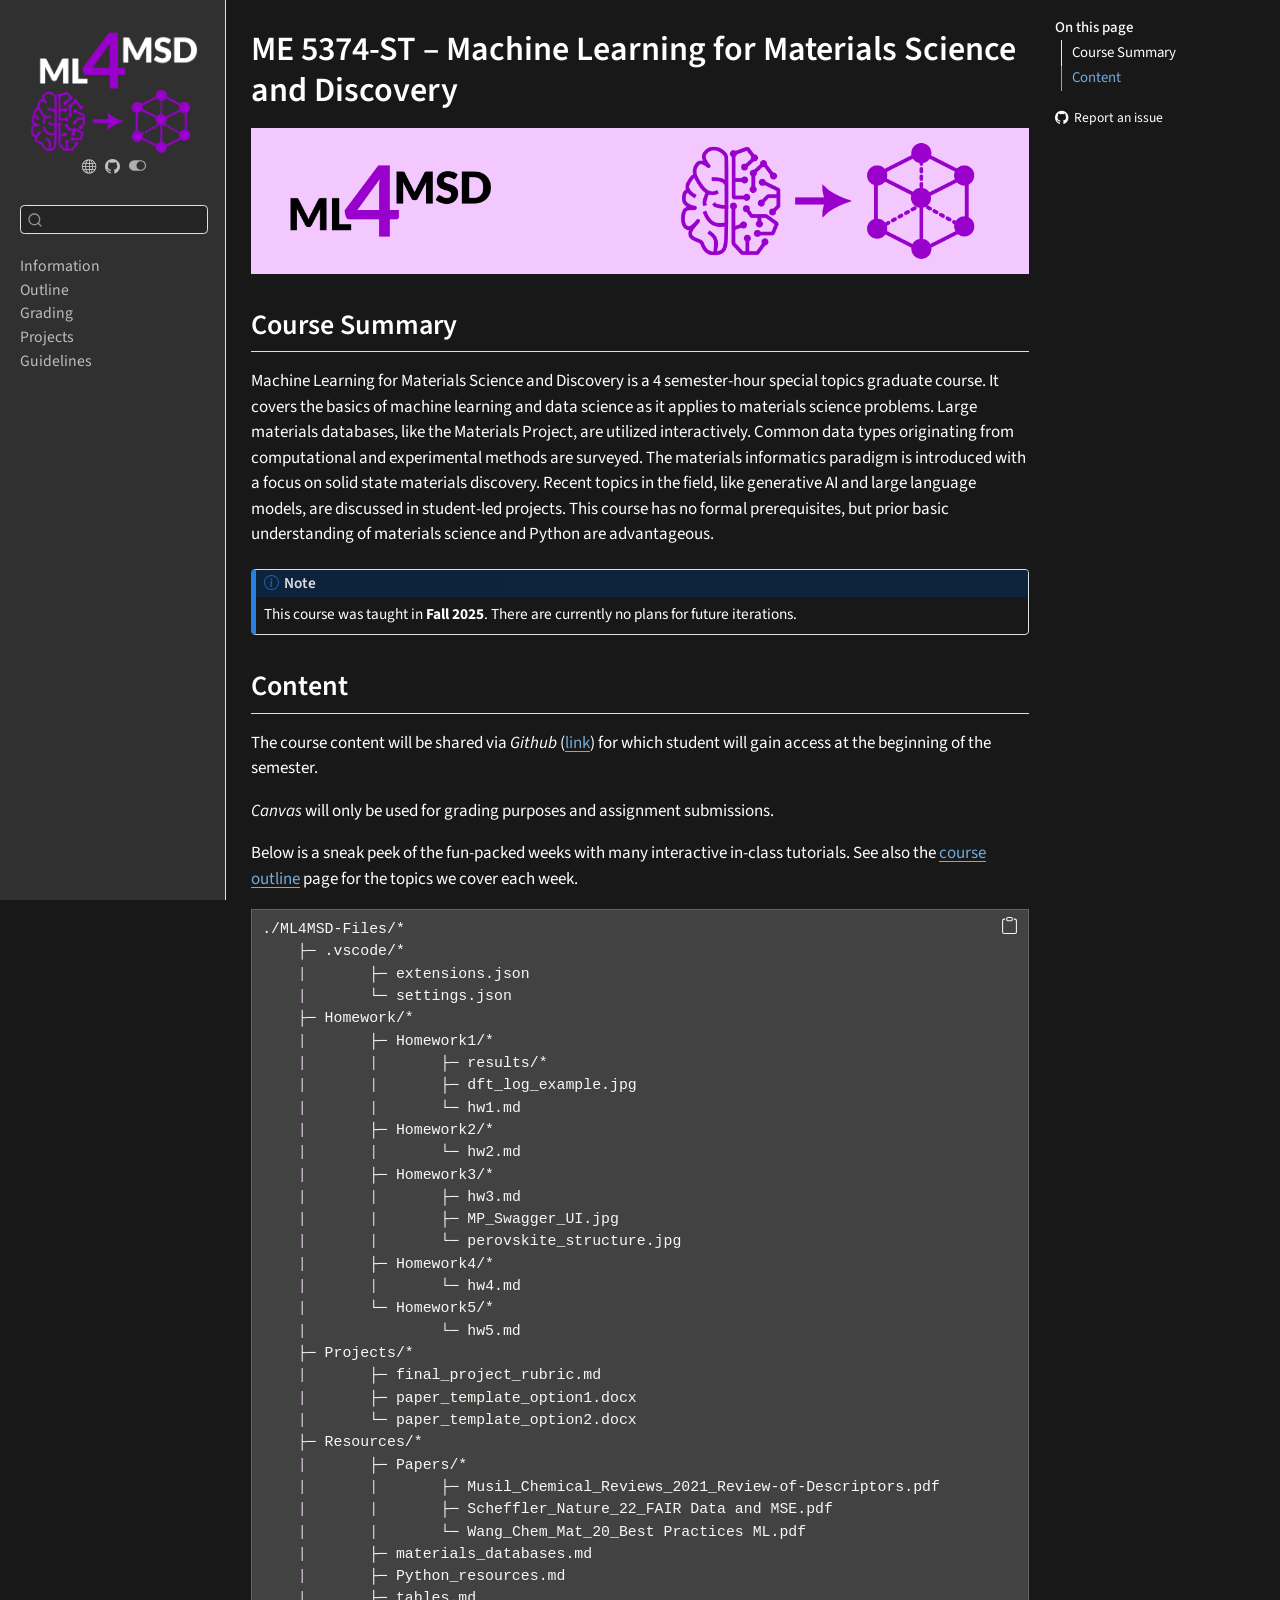
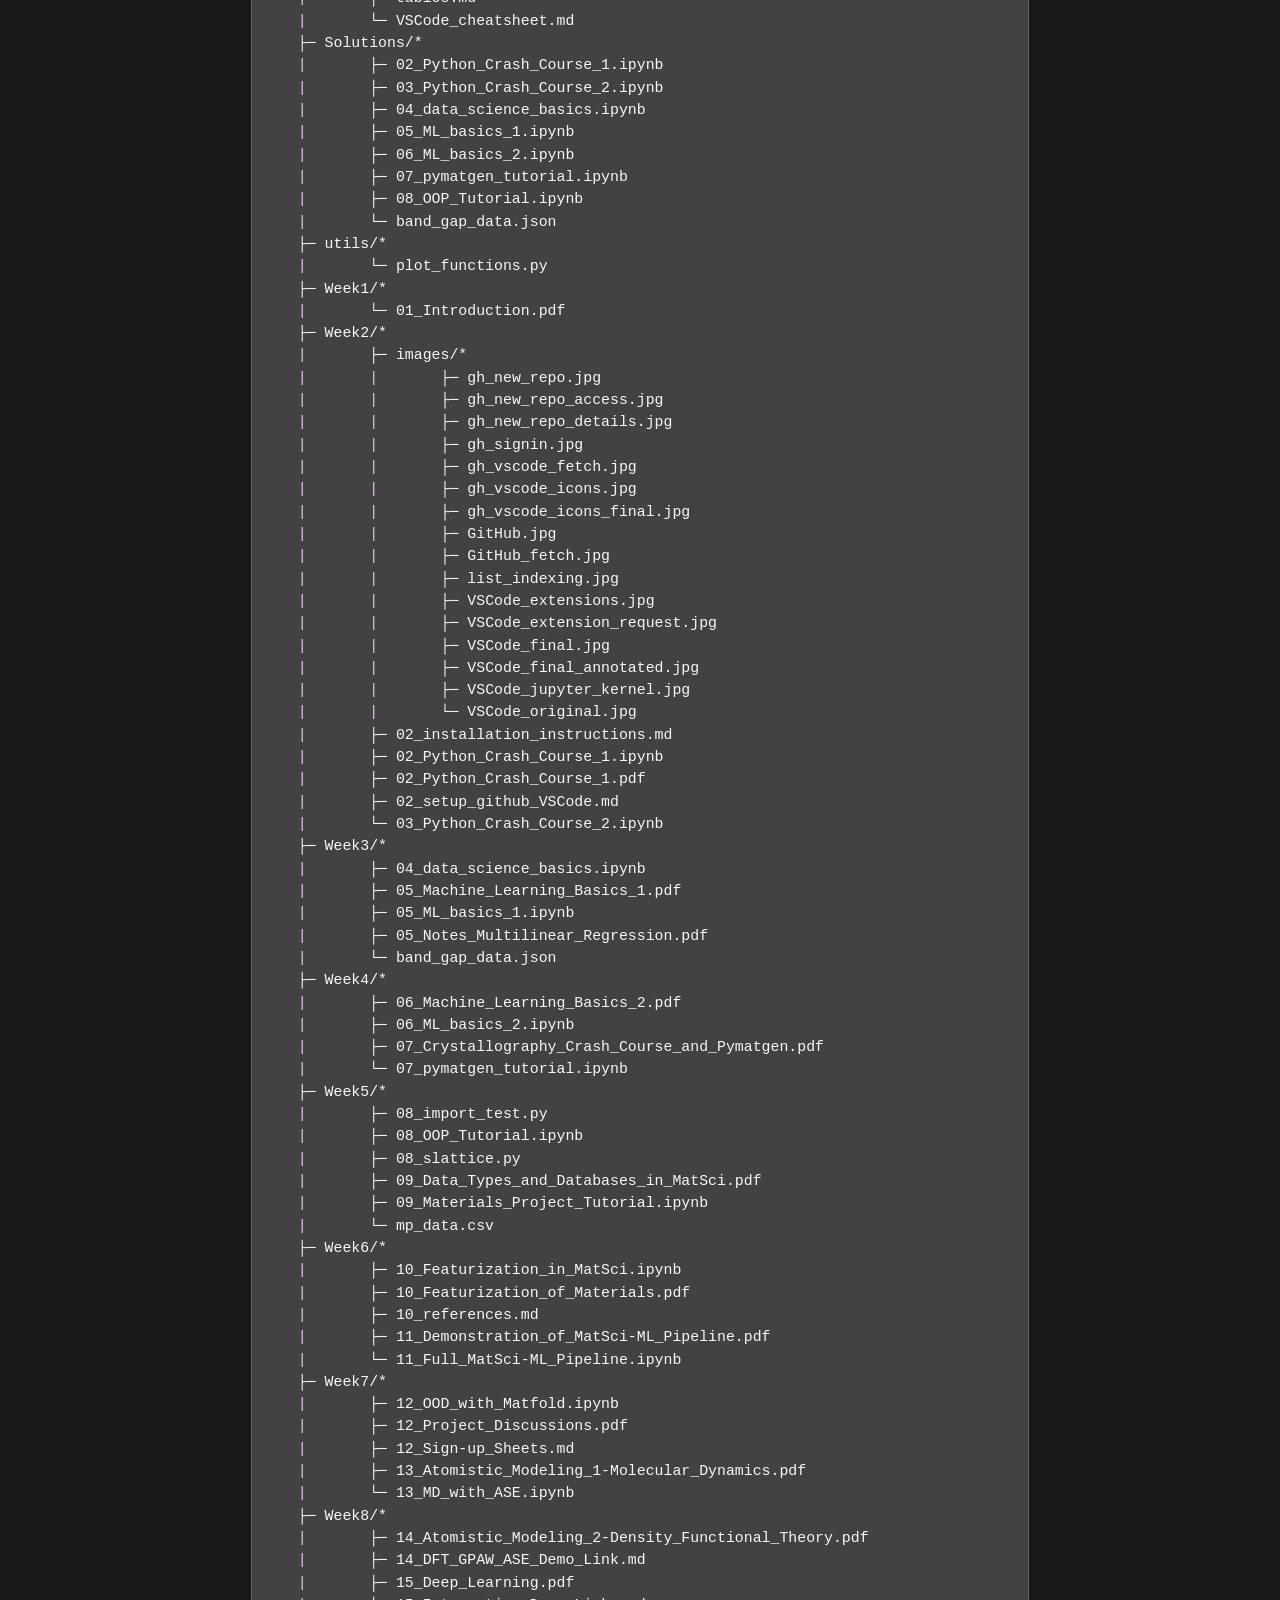
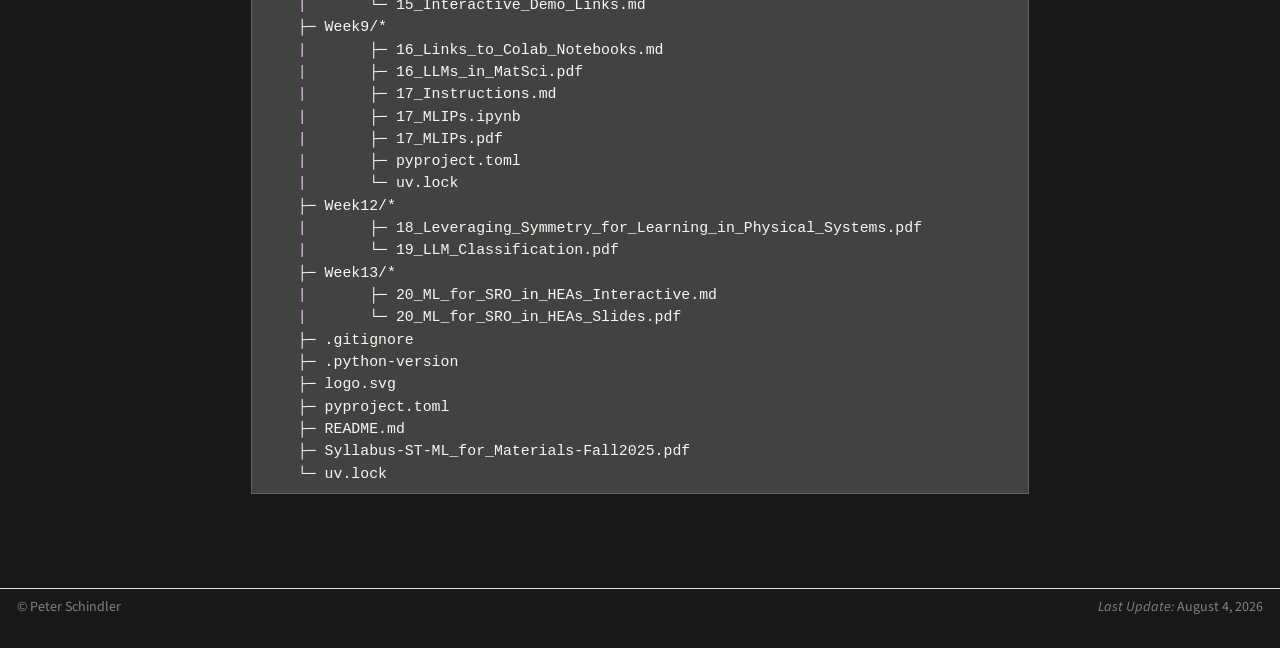
==== commit 589fb5d1: "Built site for gh-pages" ====
--- a/index.html
+++ b/index.html
@@ -2,24 +2,65 @@
 <html xmlns="http://www.w3.org/1999/xhtml" lang="en" xml:lang="en"><head>
 
 <meta charset="utf-8">
-<meta name="generator" content="quarto-1.8.26">
+<meta name="generator" content="quarto-1.10.18">
 
 <meta name="viewport" content="width=device-width, initial-scale=1.0, user-scalable=yes">
 
-<meta name="dcterms.date" content="2026-01-13">
+<meta name="dcterms.date" content="2026-08-04">
 
 <title>ME 5374-ST – Machine Learning for Materials Science and Discovery – ML4MSD -- Machine Learning for Materials Science and Discovery</title>
 <style>
-code{white-space: pre-wrap;}
+/* Default styles provided by pandoc.
+** See https://pandoc.org/MANUAL.html#variables-for-html for config info.
+*/
 span.smallcaps{font-variant: small-caps;}
-div.columns{display: flex; gap: min(4vw, 1.5em);}
-div.column{flex: auto; overflow-x: auto;}
+div.columns{display: flex; gap: 1.5em;}
+div.column{flex: auto;}
+@media screen {
+div.columns{gap: min(4vw, 1.5em);}
+div.column{overflow-x: auto;}
+}
 div.hanging-indent{margin-left: 1.5em; text-indent: -1.5em;}
 ul.task-list{list-style: none;}
 ul.task-list li input[type="checkbox"] {
   width: 0.8em;
   margin: 0 0.8em 0.2em -1em; /* quarto-specific, see https://github.com/quarto-dev/quarto-cli/issues/4556 */ 
   vertical-align: middle;
+}
+/* CSS for syntax highlighting */
+html { -webkit-text-size-adjust: 100%; }
+pre > code.sourceCode { white-space: pre; position: relative; }
+pre > code.sourceCode > span { display: inline-block; line-height: 1.25; }
+pre > code.sourceCode > span:empty { height: 1.2em; }
+.sourceCode { overflow: visible; }
+code.sourceCode > span { color: inherit; text-decoration: inherit; }
+div.sourceCode { margin: 1em 0; }
+pre.sourceCode { margin: 0; }
+@media screen {
+div.sourceCode { overflow: auto; }
+}
+@media print {
+pre > code.sourceCode { white-space: pre-wrap; }
+pre > code.sourceCode > span { text-indent: -5em; padding-left: 5em; }
+}
+pre.numberSource code
+  { counter-reset: source-line 0; }
+pre.numberSource code > span
+  { position: relative; left: -4em; counter-increment: source-line; }
+pre.numberSource code > span > a:first-child::before
+  { content: counter(source-line);
+    position: relative; left: -1em; text-align: right; vertical-align: baseline;
+    border: none; display: inline-block;
+    -webkit-touch-callout: none; -webkit-user-select: none;
+    -khtml-user-select: none; -moz-user-select: none;
+    -ms-user-select: none; user-select: none;
+    padding: 0 4px; width: 4em;
+  }
+pre.numberSource { margin-left: 3em;  padding-left: 4px; }
+div.sourceCode
+  {   }
+@media screen {
+pre > code.sourceCode > span > a:first-child::before { text-decoration: underline; }
 }
 </style>
 
@@ -33,17 +74,16 @@
 <link href="./images/favicon.ico" rel="icon">
 <script src="site_libs/quarto-html/quarto.js" type="module"></script>
 <script src="site_libs/quarto-html/tabsets/tabsets.js" type="module"></script>
-<script src="site_libs/quarto-html/axe/axe-check.js" type="module"></script>
 <script src="site_libs/quarto-html/popper.min.js"></script>
 <script src="site_libs/quarto-html/tippy.umd.min.js"></script>
 <script src="site_libs/quarto-html/anchor.min.js"></script>
 <link href="site_libs/quarto-html/tippy.css" rel="stylesheet">
-<link href="site_libs/quarto-html/quarto-syntax-highlighting-587c61ba64f3a5504c4d52d930310e48.css" rel="stylesheet" class="quarto-color-scheme" id="quarto-text-highlighting-styles">
-<link href="site_libs/quarto-html/quarto-syntax-highlighting-dark-b758ccaa5987ceb1b75504551e579abf.css" rel="stylesheet" class="quarto-color-scheme quarto-color-alternate" id="quarto-text-highlighting-styles">
+<link href="site_libs/quarto-html/quarto-syntax-highlighting-64a204ab8560d761af7679ceaba22944.css" rel="stylesheet" class="quarto-color-scheme" id="quarto-text-highlighting-styles">
+<link href="site_libs/quarto-html/quarto-syntax-highlighting-dark-b85bc7c33db8c58e0ec93c3465666fed.css" rel="stylesheet" class="quarto-color-scheme quarto-color-alternate" id="quarto-text-highlighting-styles">
 <script src="site_libs/bootstrap/bootstrap.min.js"></script>
 <link href="site_libs/bootstrap/bootstrap-icons.css" rel="stylesheet">
-<link href="site_libs/bootstrap/bootstrap-772ff2bcbe09c72695251a9bf2ab753f.min.css" rel="stylesheet" append-hash="true" class="quarto-color-scheme" id="quarto-bootstrap" data-mode="light">
-<link href="site_libs/bootstrap/bootstrap-dark-232e4682cfd531faa731a02c7ded2837.min.css" rel="stylesheet" append-hash="true" class="quarto-color-scheme quarto-color-alternate" id="quarto-bootstrap" data-mode="dark">
+<link href="site_libs/bootstrap/bootstrap-65c49191640389d30b6b2df69c2b8ec7.min.css" rel="stylesheet" append-hash="true" class="quarto-color-scheme" id="quarto-bootstrap" data-mode="light">
+<link href="site_libs/bootstrap/bootstrap-dark-8aaea1cc776fd55558d06debd1d5c78a.min.css" rel="stylesheet" append-hash="true" class="quarto-color-scheme quarto-color-alternate" id="quarto-bootstrap" data-mode="dark">
 <script id="quarto-search-options" type="application/json">{
   "location": "sidebar",
   "copy-button": false,
@@ -325,6 +365,7 @@
    
   <ul>
   <li><a href="#course-summary" id="toc-course-summary" class="nav-link active" data-scroll-target="#course-summary">Course Summary</a></li>
+  <li><a href="#content" id="toc-content" class="nav-link" data-scroll-target="#content">Content</a></li>
   </ul>
 <div class="toc-actions"><ul><li><a href="https://github.com/d2r2group/ML4MSD/issues/new" class="toc-action"><i class="bi bi-github"></i>Report an issue</a></li></ul></div></nav>
     </div>
@@ -342,6 +383,149 @@
 <section id="course-summary" class="level2">
 <h2 class="anchored" data-anchor-id="course-summary">Course Summary</h2>
 <p>Machine Learning for Materials Science and Discovery is a 4 semester-hour special topics graduate course. It covers the basics of machine learning and data science as it applies to materials science problems. Large materials databases, like the Materials Project, are utilized interactively. Common data types originating from computational and experimental methods are surveyed. The materials informatics paradigm is introduced with a focus on solid state materials discovery. Recent topics in the field, like generative AI and large language models, are discussed in student-led projects. This course has no formal prerequisites, but prior basic understanding of materials science and Python are advantageous.</p>
+<div class="callout callout-style-default callout-note callout-titled">
+<div class="callout-header d-flex align-content-center">
+<div class="callout-icon-container">
+<i class="callout-icon"></i>
+</div>
+<div class="callout-title-container flex-fill">
+Note
+</div>
+</div>
+<div class="callout-body-container callout-body">
+<p>This course was taught in <strong>Fall 2025</strong>. There are currently no plans for future iterations.</p>
+</div>
+</div>
+</section>
+<section id="content" class="level2">
+<h2 class="anchored" data-anchor-id="content">Content</h2>
+<p>The course content will be shared via <em>Github</em> (<a href="https://github.com/d2r2group/ML4MSD-Files">link</a>) for which student will gain access at the beginning of the semester.</p>
+<p><em>Canvas</em> will only be used for grading purposes and assignment submissions.</p>
+<p>Below is a sneak peek of the fun-packed weeks with many interactive in-class tutorials. See also the <a href="./content/syllabus.html">course outline</a> page for the topics we cover each week.</p>
+<div class="code-copy-outer-scaffold"><div class="sourceCode" id="cb1"><pre class="sourceCode md code-with-copy"><code class="sourceCode markdown"><span id="cb1-1"><a href="#cb1-1" aria-hidden="true" tabindex="-1"></a>./ML4MSD-Files/*</span>
+<span id="cb1-2"><a href="#cb1-2" aria-hidden="true" tabindex="-1"></a>    ├─ .vscode/*</span>
+<span id="cb1-3"><a href="#cb1-3" aria-hidden="true" tabindex="-1"></a>    <span class="pp">|</span>       ├─ extensions.json</span>
+<span id="cb1-4"><a href="#cb1-4" aria-hidden="true" tabindex="-1"></a>    <span class="pp">|</span>       └─ settings.json</span>
+<span id="cb1-5"><a href="#cb1-5" aria-hidden="true" tabindex="-1"></a>    ├─ Homework/*</span>
+<span id="cb1-6"><a href="#cb1-6" aria-hidden="true" tabindex="-1"></a>    <span class="pp">|</span>       ├─ Homework1/*</span>
+<span id="cb1-7"><a href="#cb1-7" aria-hidden="true" tabindex="-1"></a>    <span class="pp">|</span>       <span class="pp">|</span>       ├─ results/*</span>
+<span id="cb1-8"><a href="#cb1-8" aria-hidden="true" tabindex="-1"></a>    <span class="pp">|</span>       <span class="pp">|</span>       ├─ dft_log_example.jpg</span>
+<span id="cb1-9"><a href="#cb1-9" aria-hidden="true" tabindex="-1"></a>    <span class="pp">|</span>       <span class="pp">|</span>       └─ hw1.md</span>
+<span id="cb1-10"><a href="#cb1-10" aria-hidden="true" tabindex="-1"></a>    <span class="pp">|</span>       ├─ Homework2/*</span>
+<span id="cb1-11"><a href="#cb1-11" aria-hidden="true" tabindex="-1"></a>    <span class="pp">|</span>       <span class="pp">|</span>       └─ hw2.md</span>
+<span id="cb1-12"><a href="#cb1-12" aria-hidden="true" tabindex="-1"></a>    <span class="pp">|</span>       ├─ Homework3/*</span>
+<span id="cb1-13"><a href="#cb1-13" aria-hidden="true" tabindex="-1"></a>    <span class="pp">|</span>       <span class="pp">|</span>       ├─ hw3.md</span>
+<span id="cb1-14"><a href="#cb1-14" aria-hidden="true" tabindex="-1"></a>    <span class="pp">|</span>       <span class="pp">|</span>       ├─ MP_Swagger_UI.jpg</span>
+<span id="cb1-15"><a href="#cb1-15" aria-hidden="true" tabindex="-1"></a>    <span class="pp">|</span>       <span class="pp">|</span>       └─ perovskite_structure.jpg</span>
+<span id="cb1-16"><a href="#cb1-16" aria-hidden="true" tabindex="-1"></a>    <span class="pp">|</span>       ├─ Homework4/*</span>
+<span id="cb1-17"><a href="#cb1-17" aria-hidden="true" tabindex="-1"></a>    <span class="pp">|</span>       <span class="pp">|</span>       └─ hw4.md</span>
+<span id="cb1-18"><a href="#cb1-18" aria-hidden="true" tabindex="-1"></a>    <span class="pp">|</span>       └─ Homework5/*</span>
+<span id="cb1-19"><a href="#cb1-19" aria-hidden="true" tabindex="-1"></a>    <span class="pp">|</span>               └─ hw5.md</span>
+<span id="cb1-20"><a href="#cb1-20" aria-hidden="true" tabindex="-1"></a>    ├─ Projects/*</span>
+<span id="cb1-21"><a href="#cb1-21" aria-hidden="true" tabindex="-1"></a>    <span class="pp">|</span>       ├─ final_project_rubric.md</span>
+<span id="cb1-22"><a href="#cb1-22" aria-hidden="true" tabindex="-1"></a>    <span class="pp">|</span>       ├─ paper_template_option1.docx</span>
+<span id="cb1-23"><a href="#cb1-23" aria-hidden="true" tabindex="-1"></a>    <span class="pp">|</span>       └─ paper_template_option2.docx</span>
+<span id="cb1-24"><a href="#cb1-24" aria-hidden="true" tabindex="-1"></a>    ├─ Resources/*</span>
+<span id="cb1-25"><a href="#cb1-25" aria-hidden="true" tabindex="-1"></a>    <span class="pp">|</span>       ├─ Papers/*</span>
+<span id="cb1-26"><a href="#cb1-26" aria-hidden="true" tabindex="-1"></a>    <span class="pp">|</span>       <span class="pp">|</span>       ├─ Musil_Chemical_Reviews_2021_Review-of-Descriptors.pdf</span>
+<span id="cb1-27"><a href="#cb1-27" aria-hidden="true" tabindex="-1"></a>    <span class="pp">|</span>       <span class="pp">|</span>       ├─ Scheffler_Nature_22_FAIR Data and MSE.pdf</span>
+<span id="cb1-28"><a href="#cb1-28" aria-hidden="true" tabindex="-1"></a>    <span class="pp">|</span>       <span class="pp">|</span>       └─ Wang_Chem_Mat_20_Best Practices ML.pdf</span>
+<span id="cb1-29"><a href="#cb1-29" aria-hidden="true" tabindex="-1"></a>    <span class="pp">|</span>       ├─ materials_databases.md</span>
+<span id="cb1-30"><a href="#cb1-30" aria-hidden="true" tabindex="-1"></a>    <span class="pp">|</span>       ├─ Python_resources.md</span>
+<span id="cb1-31"><a href="#cb1-31" aria-hidden="true" tabindex="-1"></a>    <span class="pp">|</span>       ├─ tables.md</span>
+<span id="cb1-32"><a href="#cb1-32" aria-hidden="true" tabindex="-1"></a>    <span class="pp">|</span>       └─ VSCode_cheatsheet.md</span>
+<span id="cb1-33"><a href="#cb1-33" aria-hidden="true" tabindex="-1"></a>    ├─ Solutions/*</span>
+<span id="cb1-34"><a href="#cb1-34" aria-hidden="true" tabindex="-1"></a>    <span class="pp">|</span>       ├─ 02_Python_Crash_Course_1.ipynb</span>
+<span id="cb1-35"><a href="#cb1-35" aria-hidden="true" tabindex="-1"></a>    <span class="pp">|</span>       ├─ 03_Python_Crash_Course_2.ipynb</span>
+<span id="cb1-36"><a href="#cb1-36" aria-hidden="true" tabindex="-1"></a>    <span class="pp">|</span>       ├─ 04_data_science_basics.ipynb</span>
+<span id="cb1-37"><a href="#cb1-37" aria-hidden="true" tabindex="-1"></a>    <span class="pp">|</span>       ├─ 05_ML_basics_1.ipynb</span>
+<span id="cb1-38"><a href="#cb1-38" aria-hidden="true" tabindex="-1"></a>    <span class="pp">|</span>       ├─ 06_ML_basics_2.ipynb</span>
+<span id="cb1-39"><a href="#cb1-39" aria-hidden="true" tabindex="-1"></a>    <span class="pp">|</span>       ├─ 07_pymatgen_tutorial.ipynb</span>
+<span id="cb1-40"><a href="#cb1-40" aria-hidden="true" tabindex="-1"></a>    <span class="pp">|</span>       ├─ 08_OOP_Tutorial.ipynb</span>
+<span id="cb1-41"><a href="#cb1-41" aria-hidden="true" tabindex="-1"></a>    <span class="pp">|</span>       └─ band_gap_data.json</span>
+<span id="cb1-42"><a href="#cb1-42" aria-hidden="true" tabindex="-1"></a>    ├─ utils/*</span>
+<span id="cb1-43"><a href="#cb1-43" aria-hidden="true" tabindex="-1"></a>    <span class="pp">|</span>       └─ plot_functions.py</span>
+<span id="cb1-44"><a href="#cb1-44" aria-hidden="true" tabindex="-1"></a>    ├─ Week1/*</span>
+<span id="cb1-45"><a href="#cb1-45" aria-hidden="true" tabindex="-1"></a>    <span class="pp">|</span>       └─ 01_Introduction.pdf</span>
+<span id="cb1-46"><a href="#cb1-46" aria-hidden="true" tabindex="-1"></a>    ├─ Week2/*</span>
+<span id="cb1-47"><a href="#cb1-47" aria-hidden="true" tabindex="-1"></a>    <span class="pp">|</span>       ├─ images/*</span>
+<span id="cb1-48"><a href="#cb1-48" aria-hidden="true" tabindex="-1"></a>    <span class="pp">|</span>       <span class="pp">|</span>       ├─ gh_new_repo.jpg</span>
+<span id="cb1-49"><a href="#cb1-49" aria-hidden="true" tabindex="-1"></a>    <span class="pp">|</span>       <span class="pp">|</span>       ├─ gh_new_repo_access.jpg</span>
+<span id="cb1-50"><a href="#cb1-50" aria-hidden="true" tabindex="-1"></a>    <span class="pp">|</span>       <span class="pp">|</span>       ├─ gh_new_repo_details.jpg</span>
+<span id="cb1-51"><a href="#cb1-51" aria-hidden="true" tabindex="-1"></a>    <span class="pp">|</span>       <span class="pp">|</span>       ├─ gh_signin.jpg</span>
+<span id="cb1-52"><a href="#cb1-52" aria-hidden="true" tabindex="-1"></a>    <span class="pp">|</span>       <span class="pp">|</span>       ├─ gh_vscode_fetch.jpg</span>
+<span id="cb1-53"><a href="#cb1-53" aria-hidden="true" tabindex="-1"></a>    <span class="pp">|</span>       <span class="pp">|</span>       ├─ gh_vscode_icons.jpg</span>
+<span id="cb1-54"><a href="#cb1-54" aria-hidden="true" tabindex="-1"></a>    <span class="pp">|</span>       <span class="pp">|</span>       ├─ gh_vscode_icons_final.jpg</span>
+<span id="cb1-55"><a href="#cb1-55" aria-hidden="true" tabindex="-1"></a>    <span class="pp">|</span>       <span class="pp">|</span>       ├─ GitHub.jpg</span>
+<span id="cb1-56"><a href="#cb1-56" aria-hidden="true" tabindex="-1"></a>    <span class="pp">|</span>       <span class="pp">|</span>       ├─ GitHub_fetch.jpg</span>
+<span id="cb1-57"><a href="#cb1-57" aria-hidden="true" tabindex="-1"></a>    <span class="pp">|</span>       <span class="pp">|</span>       ├─ list_indexing.jpg</span>
+<span id="cb1-58"><a href="#cb1-58" aria-hidden="true" tabindex="-1"></a>    <span class="pp">|</span>       <span class="pp">|</span>       ├─ VSCode_extensions.jpg</span>
+<span id="cb1-59"><a href="#cb1-59" aria-hidden="true" tabindex="-1"></a>    <span class="pp">|</span>       <span class="pp">|</span>       ├─ VSCode_extension_request.jpg</span>
+<span id="cb1-60"><a href="#cb1-60" aria-hidden="true" tabindex="-1"></a>    <span class="pp">|</span>       <span class="pp">|</span>       ├─ VSCode_final.jpg</span>
+<span id="cb1-61"><a href="#cb1-61" aria-hidden="true" tabindex="-1"></a>    <span class="pp">|</span>       <span class="pp">|</span>       ├─ VSCode_final_annotated.jpg</span>
+<span id="cb1-62"><a href="#cb1-62" aria-hidden="true" tabindex="-1"></a>    <span class="pp">|</span>       <span class="pp">|</span>       ├─ VSCode_jupyter_kernel.jpg</span>
+<span id="cb1-63"><a href="#cb1-63" aria-hidden="true" tabindex="-1"></a>    <span class="pp">|</span>       <span class="pp">|</span>       └─ VSCode_original.jpg</span>
+<span id="cb1-64"><a href="#cb1-64" aria-hidden="true" tabindex="-1"></a>    <span class="pp">|</span>       ├─ 02_installation_instructions.md</span>
+<span id="cb1-65"><a href="#cb1-65" aria-hidden="true" tabindex="-1"></a>    <span class="pp">|</span>       ├─ 02_Python_Crash_Course_1.ipynb</span>
+<span id="cb1-66"><a href="#cb1-66" aria-hidden="true" tabindex="-1"></a>    <span class="pp">|</span>       ├─ 02_Python_Crash_Course_1.pdf</span>
+<span id="cb1-67"><a href="#cb1-67" aria-hidden="true" tabindex="-1"></a>    <span class="pp">|</span>       ├─ 02_setup_github_VSCode.md</span>
+<span id="cb1-68"><a href="#cb1-68" aria-hidden="true" tabindex="-1"></a>    <span class="pp">|</span>       └─ 03_Python_Crash_Course_2.ipynb</span>
+<span id="cb1-69"><a href="#cb1-69" aria-hidden="true" tabindex="-1"></a>    ├─ Week3/*</span>
+<span id="cb1-70"><a href="#cb1-70" aria-hidden="true" tabindex="-1"></a>    <span class="pp">|</span>       ├─ 04_data_science_basics.ipynb</span>
+<span id="cb1-71"><a href="#cb1-71" aria-hidden="true" tabindex="-1"></a>    <span class="pp">|</span>       ├─ 05_Machine_Learning_Basics_1.pdf</span>
+<span id="cb1-72"><a href="#cb1-72" aria-hidden="true" tabindex="-1"></a>    <span class="pp">|</span>       ├─ 05_ML_basics_1.ipynb</span>
+<span id="cb1-73"><a href="#cb1-73" aria-hidden="true" tabindex="-1"></a>    <span class="pp">|</span>       ├─ 05_Notes_Multilinear_Regression.pdf</span>
+<span id="cb1-74"><a href="#cb1-74" aria-hidden="true" tabindex="-1"></a>    <span class="pp">|</span>       └─ band_gap_data.json</span>
+<span id="cb1-75"><a href="#cb1-75" aria-hidden="true" tabindex="-1"></a>    ├─ Week4/*</span>
+<span id="cb1-76"><a href="#cb1-76" aria-hidden="true" tabindex="-1"></a>    <span class="pp">|</span>       ├─ 06_Machine_Learning_Basics_2.pdf</span>
+<span id="cb1-77"><a href="#cb1-77" aria-hidden="true" tabindex="-1"></a>    <span class="pp">|</span>       ├─ 06_ML_basics_2.ipynb</span>
+<span id="cb1-78"><a href="#cb1-78" aria-hidden="true" tabindex="-1"></a>    <span class="pp">|</span>       ├─ 07_Crystallography_Crash_Course_and_Pymatgen.pdf</span>
+<span id="cb1-79"><a href="#cb1-79" aria-hidden="true" tabindex="-1"></a>    <span class="pp">|</span>       └─ 07_pymatgen_tutorial.ipynb</span>
+<span id="cb1-80"><a href="#cb1-80" aria-hidden="true" tabindex="-1"></a>    ├─ Week5/*</span>
+<span id="cb1-81"><a href="#cb1-81" aria-hidden="true" tabindex="-1"></a>    <span class="pp">|</span>       ├─ 08_import_test.py</span>
+<span id="cb1-82"><a href="#cb1-82" aria-hidden="true" tabindex="-1"></a>    <span class="pp">|</span>       ├─ 08_OOP_Tutorial.ipynb</span>
+<span id="cb1-83"><a href="#cb1-83" aria-hidden="true" tabindex="-1"></a>    <span class="pp">|</span>       ├─ 08_slattice.py</span>
+<span id="cb1-84"><a href="#cb1-84" aria-hidden="true" tabindex="-1"></a>    <span class="pp">|</span>       ├─ 09_Data_Types_and_Databases_in_MatSci.pdf</span>
+<span id="cb1-85"><a href="#cb1-85" aria-hidden="true" tabindex="-1"></a>    <span class="pp">|</span>       ├─ 09_Materials_Project_Tutorial.ipynb</span>
+<span id="cb1-86"><a href="#cb1-86" aria-hidden="true" tabindex="-1"></a>    <span class="pp">|</span>       └─ mp_data.csv</span>
+<span id="cb1-87"><a href="#cb1-87" aria-hidden="true" tabindex="-1"></a>    ├─ Week6/*</span>
+<span id="cb1-88"><a href="#cb1-88" aria-hidden="true" tabindex="-1"></a>    <span class="pp">|</span>       ├─ 10_Featurization_in_MatSci.ipynb</span>
+<span id="cb1-89"><a href="#cb1-89" aria-hidden="true" tabindex="-1"></a>    <span class="pp">|</span>       ├─ 10_Featurization_of_Materials.pdf</span>
+<span id="cb1-90"><a href="#cb1-90" aria-hidden="true" tabindex="-1"></a>    <span class="pp">|</span>       ├─ 10_references.md</span>
+<span id="cb1-91"><a href="#cb1-91" aria-hidden="true" tabindex="-1"></a>    <span class="pp">|</span>       ├─ 11_Demonstration_of_MatSci-ML_Pipeline.pdf</span>
+<span id="cb1-92"><a href="#cb1-92" aria-hidden="true" tabindex="-1"></a>    <span class="pp">|</span>       └─ 11_Full_MatSci-ML_Pipeline.ipynb</span>
+<span id="cb1-93"><a href="#cb1-93" aria-hidden="true" tabindex="-1"></a>    ├─ Week7/*</span>
+<span id="cb1-94"><a href="#cb1-94" aria-hidden="true" tabindex="-1"></a>    <span class="pp">|</span>       ├─ 12_OOD_with_Matfold.ipynb</span>
+<span id="cb1-95"><a href="#cb1-95" aria-hidden="true" tabindex="-1"></a>    <span class="pp">|</span>       ├─ 12_Project_Discussions.pdf</span>
+<span id="cb1-96"><a href="#cb1-96" aria-hidden="true" tabindex="-1"></a>    <span class="pp">|</span>       ├─ 12_Sign-up_Sheets.md</span>
+<span id="cb1-97"><a href="#cb1-97" aria-hidden="true" tabindex="-1"></a>    <span class="pp">|</span>       ├─ 13_Atomistic_Modeling_1-Molecular_Dynamics.pdf</span>
+<span id="cb1-98"><a href="#cb1-98" aria-hidden="true" tabindex="-1"></a>    <span class="pp">|</span>       └─ 13_MD_with_ASE.ipynb</span>
+<span id="cb1-99"><a href="#cb1-99" aria-hidden="true" tabindex="-1"></a>    ├─ Week8/*</span>
+<span id="cb1-100"><a href="#cb1-100" aria-hidden="true" tabindex="-1"></a>    <span class="pp">|</span>       ├─ 14_Atomistic_Modeling_2-Density_Functional_Theory.pdf</span>
+<span id="cb1-101"><a href="#cb1-101" aria-hidden="true" tabindex="-1"></a>    <span class="pp">|</span>       ├─ 14_DFT_GPAW_ASE_Demo_Link.md</span>
+<span id="cb1-102"><a href="#cb1-102" aria-hidden="true" tabindex="-1"></a>    <span class="pp">|</span>       ├─ 15_Deep_Learning.pdf</span>
+<span id="cb1-103"><a href="#cb1-103" aria-hidden="true" tabindex="-1"></a>    <span class="pp">|</span>       └─ 15_Interactive_Demo_Links.md</span>
+<span id="cb1-104"><a href="#cb1-104" aria-hidden="true" tabindex="-1"></a>    ├─ Week9/*</span>
+<span id="cb1-105"><a href="#cb1-105" aria-hidden="true" tabindex="-1"></a>    <span class="pp">|</span>       ├─ 16_Links_to_Colab_Notebooks.md</span>
+<span id="cb1-106"><a href="#cb1-106" aria-hidden="true" tabindex="-1"></a>    <span class="pp">|</span>       ├─ 16_LLMs_in_MatSci.pdf</span>
+<span id="cb1-107"><a href="#cb1-107" aria-hidden="true" tabindex="-1"></a>    <span class="pp">|</span>       ├─ 17_Instructions.md</span>
+<span id="cb1-108"><a href="#cb1-108" aria-hidden="true" tabindex="-1"></a>    <span class="pp">|</span>       ├─ 17_MLIPs.ipynb</span>
+<span id="cb1-109"><a href="#cb1-109" aria-hidden="true" tabindex="-1"></a>    <span class="pp">|</span>       ├─ 17_MLIPs.pdf</span>
+<span id="cb1-110"><a href="#cb1-110" aria-hidden="true" tabindex="-1"></a>    <span class="pp">|</span>       ├─ pyproject.toml</span>
+<span id="cb1-111"><a href="#cb1-111" aria-hidden="true" tabindex="-1"></a>    <span class="pp">|</span>       └─ uv.lock</span>
+<span id="cb1-112"><a href="#cb1-112" aria-hidden="true" tabindex="-1"></a>    ├─ Week12/*</span>
+<span id="cb1-113"><a href="#cb1-113" aria-hidden="true" tabindex="-1"></a>    <span class="pp">|</span>       ├─ 18_Leveraging_Symmetry_for_Learning_in_Physical_Systems.pdf</span>
+<span id="cb1-114"><a href="#cb1-114" aria-hidden="true" tabindex="-1"></a>    <span class="pp">|</span>       └─ 19_LLM_Classification.pdf</span>
+<span id="cb1-115"><a href="#cb1-115" aria-hidden="true" tabindex="-1"></a>    ├─ Week13/*</span>
+<span id="cb1-116"><a href="#cb1-116" aria-hidden="true" tabindex="-1"></a>    <span class="pp">|</span>       ├─ 20_ML_for_SRO_in_HEAs_Interactive.md</span>
+<span id="cb1-117"><a href="#cb1-117" aria-hidden="true" tabindex="-1"></a>    <span class="pp">|</span>       └─ 20_ML_for_SRO_in_HEAs_Slides.pdf</span>
+<span id="cb1-118"><a href="#cb1-118" aria-hidden="true" tabindex="-1"></a>    ├─ .gitignore</span>
+<span id="cb1-119"><a href="#cb1-119" aria-hidden="true" tabindex="-1"></a>    ├─ .python-version</span>
+<span id="cb1-120"><a href="#cb1-120" aria-hidden="true" tabindex="-1"></a>    ├─ logo.svg</span>
+<span id="cb1-121"><a href="#cb1-121" aria-hidden="true" tabindex="-1"></a>    ├─ pyproject.toml</span>
+<span id="cb1-122"><a href="#cb1-122" aria-hidden="true" tabindex="-1"></a>    ├─ README.md</span>
+<span id="cb1-123"><a href="#cb1-123" aria-hidden="true" tabindex="-1"></a>    ├─ Syllabus-ST-ML_for_Materials-Fall2025.pdf</span>
+<span id="cb1-124"><a href="#cb1-124" aria-hidden="true" tabindex="-1"></a>    └─ uv.lock</span></code></pre></div><button title="Copy to Clipboard" class="code-copy-button"><i class="bi"></i></button></div>
 
 
 </section>
@@ -775,7 +959,7 @@
       &nbsp;
     <div class="toc-actions d-sm-block d-md-none"><ul><li><a href="https://github.com/d2r2group/ML4MSD/issues/new" class="toc-action"><i class="bi bi-github"></i>Report an issue</a></li></ul></div></div>
     <div class="nav-footer-right">
-<p><em>Last Update:</em> January 13, 2026</p>
+<p><em>Last Update:</em> August 4, 2026</p>
 </div>
   </div>
 </footer>
--- a/site_libs/quarto-html/quarto-syntax-highlighting-64a204ab8560d761af7679ceaba22944.css
+++ b/site_libs/quarto-html/quarto-syntax-highlighting-64a204ab8560d761af7679ceaba22944.css
@@ -0,0 +1,236 @@
+/* quarto syntax highlight colors */
+:root {
+  --quarto-hl-ot-color: #003B4F;
+  --quarto-hl-at-color: #657422;
+  --quarto-hl-ss-color: #20794D;
+  --quarto-hl-an-color: #5E5E5E;
+  --quarto-hl-fu-color: #4758AB;
+  --quarto-hl-st-color: #20794D;
+  --quarto-hl-cf-color: #003B4F;
+  --quarto-hl-op-color: #5E5E5E;
+  --quarto-hl-er-color: #AD0000;
+  --quarto-hl-bn-color: #AD0000;
+  --quarto-hl-al-color: #AD0000;
+  --quarto-hl-va-color: #111111;
+  --quarto-hl-bu-color: inherit;
+  --quarto-hl-ex-color: inherit;
+  --quarto-hl-pp-color: #AD0000;
+  --quarto-hl-in-color: #5E5E5E;
+  --quarto-hl-vs-color: #20794D;
+  --quarto-hl-wa-color: #5E5E5E;
+  --quarto-hl-do-color: #5E5E5E;
+  --quarto-hl-im-color: #00769E;
+  --quarto-hl-ch-color: #20794D;
+  --quarto-hl-dt-color: #AD0000;
+  --quarto-hl-fl-color: #AD0000;
+  --quarto-hl-co-color: #5E5E5E;
+  --quarto-hl-cv-color: #5E5E5E;
+  --quarto-hl-cn-color: #8f5902;
+  --quarto-hl-sc-color: #5E5E5E;
+  --quarto-hl-dv-color: #AD0000;
+  --quarto-hl-kw-color: #003B4F;
+}
+
+/* other quarto variables */
+:root {
+  --quarto-font-monospace: SFMono-Regular, Menlo, Monaco, Consolas, "Liberation Mono", "Courier New", monospace;
+}
+
+/* syntax highlight based on Pandoc's rules */
+pre > code.sourceCode > span {
+  color: #003B4F;
+}
+
+code.sourceCode > span {
+  color: #003B4F;
+}
+
+div.sourceCode,
+div.sourceCode pre.sourceCode {
+  color: #003B4F;
+}
+
+/* Normal */
+code span {
+  color: #003B4F;
+}
+
+/* Alert */
+code span.al {
+  color: #AD0000;
+  font-style: inherit;
+}
+
+/* Annotation */
+code span.an {
+  color: #5E5E5E;
+  font-style: inherit;
+}
+
+/* Attribute */
+code span.at {
+  color: #657422;
+  font-style: inherit;
+}
+
+/* BaseN */
+code span.bn {
+  color: #AD0000;
+  font-style: inherit;
+}
+
+/* BuiltIn */
+code span.bu {
+  font-style: inherit;
+}
+
+/* ControlFlow */
+code span.cf {
+  color: #003B4F;
+  font-weight: bold;
+  font-style: inherit;
+}
+
+/* Char */
+code span.ch {
+  color: #20794D;
+  font-style: inherit;
+}
+
+/* Constant */
+code span.cn {
+  color: #8f5902;
+  font-style: inherit;
+}
+
+/* Comment */
+code span.co {
+  color: #5E5E5E;
+  font-style: inherit;
+}
+
+/* CommentVar */
+code span.cv {
+  color: #5E5E5E;
+  font-style: italic;
+}
+
+/* Documentation */
+code span.do {
+  color: #5E5E5E;
+  font-style: italic;
+}
+
+/* DataType */
+code span.dt {
+  color: #AD0000;
+  font-style: inherit;
+}
+
+/* DecVal */
+code span.dv {
+  color: #AD0000;
+  font-style: inherit;
+}
+
+/* Error */
+code span.er {
+  color: #AD0000;
+  font-style: inherit;
+}
+
+/* Extension */
+code span.ex {
+  font-style: inherit;
+}
+
+/* Float */
+code span.fl {
+  color: #AD0000;
+  font-style: inherit;
+}
+
+/* Function */
+code span.fu {
+  color: #4758AB;
+  font-style: inherit;
+}
+
+/* Import */
+code span.im {
+  color: #00769E;
+  font-style: inherit;
+}
+
+/* Information */
+code span.in {
+  color: #5E5E5E;
+  font-style: inherit;
+}
+
+/* Keyword */
+code span.kw {
+  color: #003B4F;
+  font-weight: bold;
+  font-style: inherit;
+}
+
+/* Operator */
+code span.op {
+  color: #5E5E5E;
+  font-style: inherit;
+}
+
+/* Other */
+code span.ot {
+  color: #003B4F;
+  font-style: inherit;
+}
+
+/* Preprocessor */
+code span.pp {
+  color: #AD0000;
+  font-style: inherit;
+}
+
+/* SpecialChar */
+code span.sc {
+  color: #5E5E5E;
+  font-style: inherit;
+}
+
+/* SpecialString */
+code span.ss {
+  color: #20794D;
+  font-style: inherit;
+}
+
+/* String */
+code span.st {
+  color: #20794D;
+  font-style: inherit;
+}
+
+/* Variable */
+code span.va {
+  color: #111111;
+  font-style: inherit;
+}
+
+/* VerbatimString */
+code span.vs {
+  color: #20794D;
+  font-style: inherit;
+}
+
+/* Warning */
+code span.wa {
+  color: #5E5E5E;
+  font-style: italic;
+}
+
+.prevent-inlining {
+  content: "</";
+}
+
+/*# sourceMappingURL=9d8d5bb603a83b8298b89080a598c93b.css.map */
--- a/site_libs/quarto-html/quarto-syntax-highlighting-dark-b85bc7c33db8c58e0ec93c3465666fed.css
+++ b/site_libs/quarto-html/quarto-syntax-highlighting-dark-b85bc7c33db8c58e0ec93c3465666fed.css
@@ -0,0 +1,219 @@
+/* quarto syntax highlight colors */
+:root {
+  --quarto-hl-al-color: #f07178;
+  --quarto-hl-an-color: #d4d0ab;
+  --quarto-hl-at-color: #00e0e0;
+  --quarto-hl-bn-color: #d4d0ab;
+  --quarto-hl-bu-color: #abe338;
+  --quarto-hl-ch-color: #abe338;
+  --quarto-hl-co-color: #f8f8f2;
+  --quarto-hl-cv-color: #ffd700;
+  --quarto-hl-cn-color: #ffd700;
+  --quarto-hl-cf-color: #ffa07a;
+  --quarto-hl-dt-color: #ffa07a;
+  --quarto-hl-dv-color: #d4d0ab;
+  --quarto-hl-do-color: #f8f8f2;
+  --quarto-hl-er-color: #f07178;
+  --quarto-hl-ex-color: #00e0e0;
+  --quarto-hl-fl-color: #d4d0ab;
+  --quarto-hl-fu-color: #ffa07a;
+  --quarto-hl-im-color: #abe338;
+  --quarto-hl-in-color: #d4d0ab;
+  --quarto-hl-kw-color: #ffa07a;
+  --quarto-hl-op-color: #ffa07a;
+  --quarto-hl-ot-color: #00e0e0;
+  --quarto-hl-pp-color: #dcc6e0;
+  --quarto-hl-re-color: #00e0e0;
+  --quarto-hl-sc-color: #abe338;
+  --quarto-hl-ss-color: #abe338;
+  --quarto-hl-st-color: #abe338;
+  --quarto-hl-va-color: #00e0e0;
+  --quarto-hl-vs-color: #abe338;
+  --quarto-hl-wa-color: #dcc6e0;
+}
+
+/* other quarto variables */
+:root {
+  --quarto-font-monospace: SFMono-Regular, Menlo, Monaco, Consolas, "Liberation Mono", "Courier New", monospace;
+}
+
+/* syntax highlight based on Pandoc's rules */
+pre > code.sourceCode > span {
+  color: #f8f8f2;
+}
+
+code.sourceCode > span {
+  color: #f8f8f2;
+}
+
+div.sourceCode,
+div.sourceCode pre.sourceCode {
+  color: #f8f8f2;
+}
+
+/* Normal */
+code span {
+  color: #f8f8f2;
+}
+
+/* Alert */
+code span.al {
+  color: #f07178;
+}
+
+/* Annotation */
+code span.an {
+  color: #d4d0ab;
+}
+
+/* Attribute */
+code span.at {
+  color: #00e0e0;
+}
+
+/* BaseN */
+code span.bn {
+  color: #d4d0ab;
+}
+
+/* BuiltIn */
+code span.bu {
+  color: #abe338;
+}
+
+/* ControlFlow */
+code span.cf {
+  font-weight: bold;
+  color: #ffa07a;
+}
+
+/* Char */
+code span.ch {
+  color: #abe338;
+}
+
+/* Constant */
+code span.cn {
+  color: #ffd700;
+}
+
+/* Comment */
+code span.co {
+  font-style: italic;
+  color: #f8f8f2;
+}
+
+/* CommentVar */
+code span.cv {
+  color: #ffd700;
+}
+
+/* Documentation */
+code span.do {
+  color: #f8f8f2;
+}
+
+/* DataType */
+code span.dt {
+  color: #ffa07a;
+}
+
+/* DecVal */
+code span.dv {
+  color: #d4d0ab;
+}
+
+/* Error */
+code span.er {
+  color: #f07178;
+  text-decoration: underline;
+}
+
+/* Extension */
+code span.ex {
+  font-weight: bold;
+  color: #00e0e0;
+}
+
+/* Float */
+code span.fl {
+  color: #d4d0ab;
+}
+
+/* Function */
+code span.fu {
+  color: #ffa07a;
+}
+
+/* Import */
+code span.im {
+  color: #abe338;
+}
+
+/* Information */
+code span.in {
+  color: #d4d0ab;
+}
+
+/* Keyword */
+code span.kw {
+  font-weight: bold;
+  color: #ffa07a;
+}
+
+/* Operator */
+code span.op {
+  color: #ffa07a;
+}
+
+/* Other */
+code span.ot {
+  color: #00e0e0;
+}
+
+/* Preprocessor */
+code span.pp {
+  color: #dcc6e0;
+}
+
+/* RegionMarker */
+code span.re {
+  background-color: #f8f8f2;
+  color: #00e0e0;
+}
+
+/* SpecialChar */
+code span.sc {
+  color: #abe338;
+}
+
+/* SpecialString */
+code span.ss {
+  color: #abe338;
+}
+
+/* String */
+code span.st {
+  color: #abe338;
+}
+
+/* Variable */
+code span.va {
+  color: #00e0e0;
+}
+
+/* VerbatimString */
+code span.vs {
+  color: #abe338;
+}
+
+/* Warning */
+code span.wa {
+  color: #dcc6e0;
+}
+
+.prevent-inlining {
+  content: "</";
+}
+
+/*# sourceMappingURL=4ed8f1090dec6531da29ab00902aa718.css.map */
